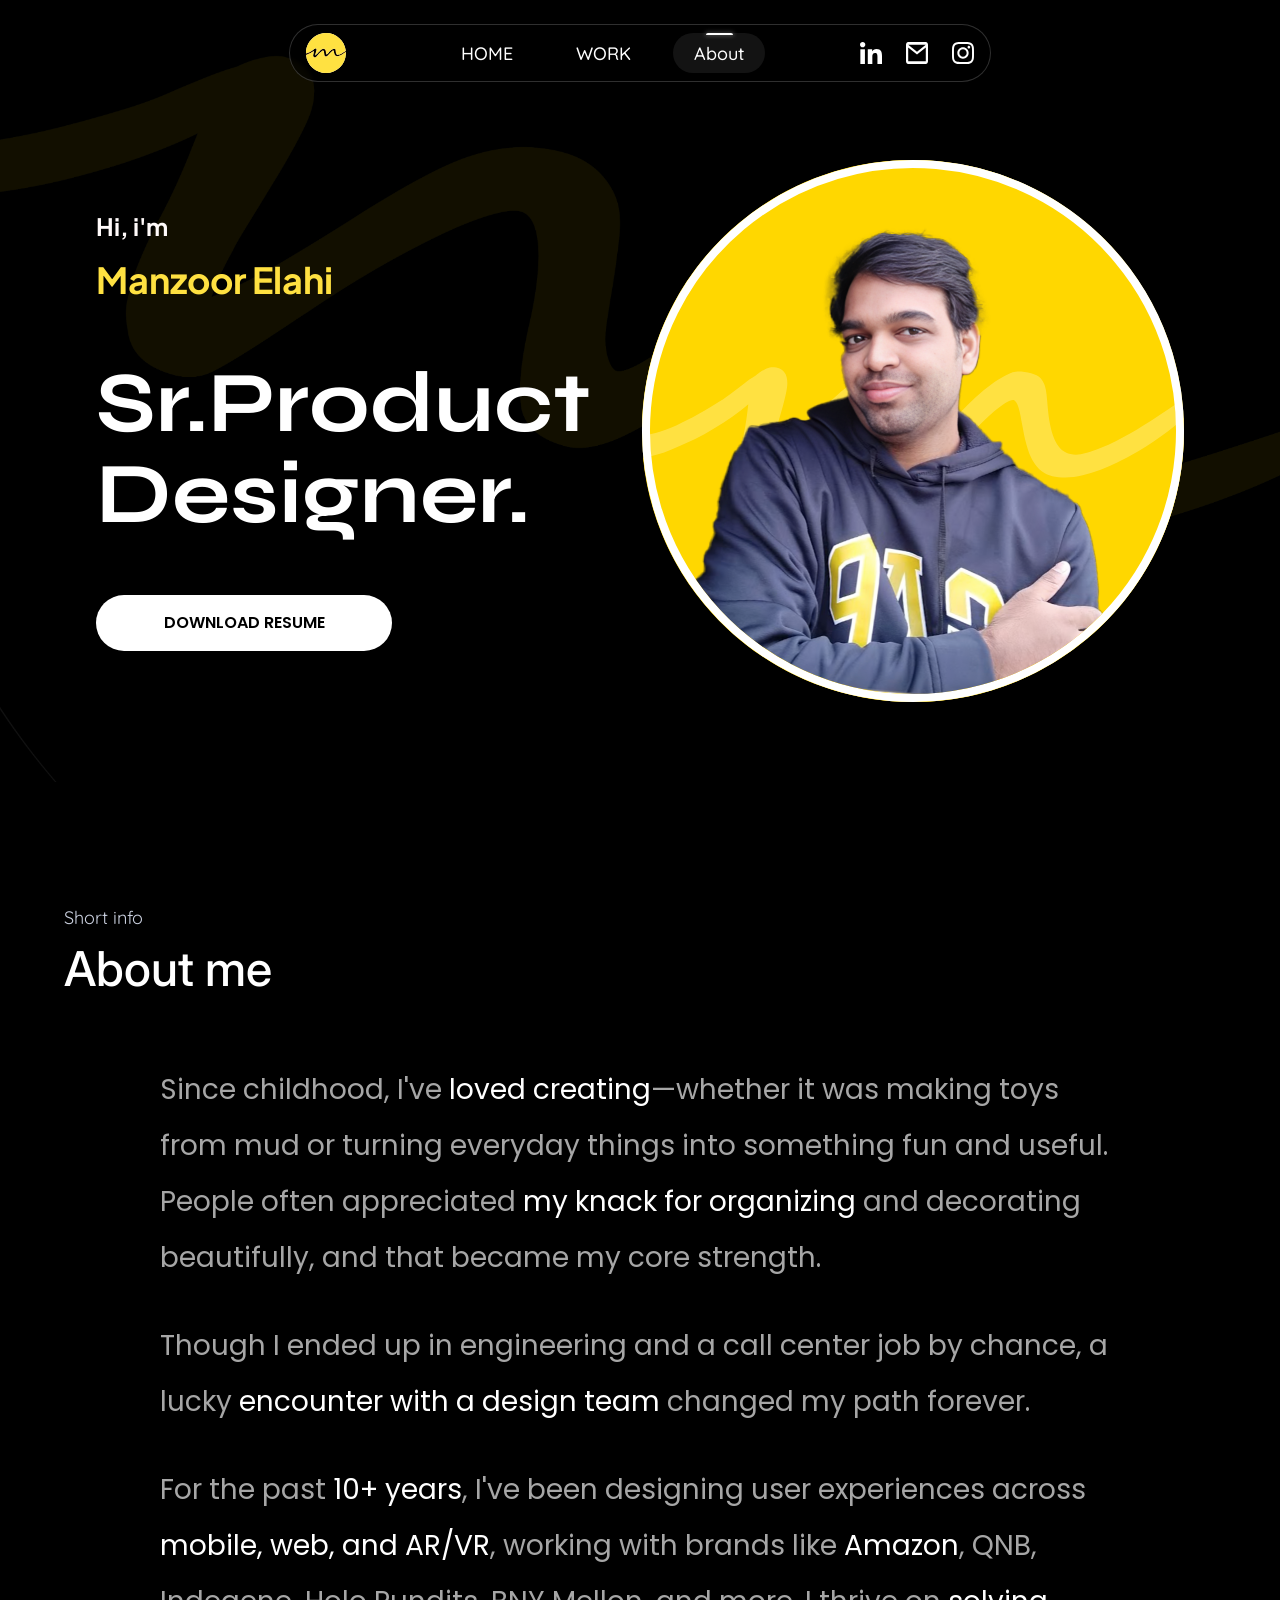
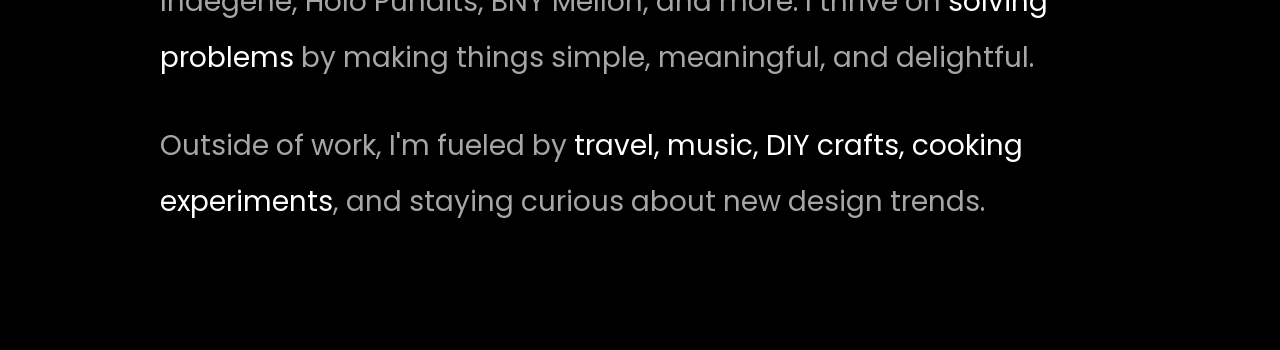
==== about.html @ 7ec1c6cd "Add About page (hero + About Me section); reuse header across pages via JS-loaded partial Co-Authore" ====
<!DOCTYPE html>
<html lang="en">
<head>
<meta charset="UTF-8">
<meta name="viewport" content="width=device-width, initial-scale=1.0">
<title>About — Manzoor Elahi</title>
<link rel="preconnect" href="https://fonts.googleapis.com">
<link rel="preconnect" href="https://fonts.gstatic.com" crossorigin>
<link href="https://fonts.googleapis.com/css2?family=Quicksand:wght@400;500;600;700&family=Syne:wght@600;700;800&family=Inter:wght@400;500;600&family=Poppins:wght@400;500;600&family=Plus+Jakarta+Sans:wght@400;500;700&display=swap" rel="stylesheet">
<link rel="stylesheet" href="css/style.css">
</head>
<body>

<div class="mobile-gate">
  <img src="assets/icons/logo.svg" alt="Manzoor Elahi logo" class="mobile-gate__logo">
  <p class="mobile-gate__title">Best viewed on desktop</p>
  <p class="mobile-gate__text">This portfolio is designed for larger screens. Please open it on a desktop or laptop for the full experience.</p>
</div>

<div class="site">
<div id="nav-placeholder" data-active="about"></div>

<main>
  <section class="about-hero">
    <img src="assets/images/about-bg-line.png" alt="" class="about-hero__bg">

    <div class="about-hero__text">
      <p class="about-hero__greeting">Hi, i'm</p>
      <p class="about-hero__name">Manzoor Elahi</p>
      <h1 class="about-hero__title">Sr.Product<br>Designer.</h1>
      <a href="assets/files/Manzoor-Elahi-Resume.pdf" download class="about-hero__resume-btn">
        DOWNLOAD RESUME
      </a>
    </div>

    <div class="about-hero__photo">
      <div class="about-hero__photo-bg"></div>
      <img src="assets/icons/about-photo-squiggle.svg" alt="" class="about-hero__photo-squiggle">
      <img src="assets/images/about-photo.png" alt="Manzoor Elahi" class="about-hero__photo-img">
    </div>
  </section>

  <section class="about-me">
    <div class="about-me__label">
      <p class="about-me__label-eyebrow">Short info</p>
      <h2 class="about-me__label-heading">About me</h2>
    </div>

    <div class="about-me__content">
      <p>Since childhood, I've <span class="hl">loved creating</span>—whether it was making toys from mud or turning everyday things into something fun and useful. People often appreciated <span class="hl">my knack for organizing</span> and decorating beautifully, and that became my core strength.</p>

      <p>Though I ended up in engineering and a call center job by chance, a lucky<span class="hl"> encounter with a design team</span> changed my path forever.</p>

      <p>For the past <span class="hl">10+ years</span>, I've been designing user experiences across <span class="hl">mobile, web, and AR/VR</span>, working with brands like <span class="hl">Amazon</span>, QNB, Indegene, Holo Pundits, BNY Mellon, and more. I thrive on <span class="hl">solving problems</span> by making things simple, meaningful, and delightful.</p>

      <p>Outside of work, I'm fueled by <span class="hl">travel, music, DIY crafts, cooking experiments</span>, and staying curious about new design trends.</p>
    </div>
  </section>
</main>
</div>

<script src="js/nav-loader.js"></script>
</body>
</html>
---- css/style.css ----
:root {
  --color-bg: #000000;
  --color-white: #ffffff;
  --color-accent: #ffe141;
  --color-subtext: #a6a6a6;
  --color-nav-bg: rgba(0, 0, 0, 0.6);
  --color-nav-border: rgba(234, 234, 234, 0.2);
  --font-display: 'Syne', sans-serif;
  --font-body: 'Quicksand', sans-serif;
  --font-alt: 'Inter', sans-serif;
  --font-poppins: 'Poppins', sans-serif;
  --font-jakarta: 'Plus Jakarta Sans', sans-serif;
}

* {
  box-sizing: border-box;
  margin: 0;
  padding: 0;
}

html {
  scroll-behavior: smooth;
}

body {
  background: var(--color-bg);
  color: var(--color-white);
  font-family: var(--font-body);
  overflow-x: hidden;
}

a {
  text-decoration: none;
  color: inherit;
}

img {
  display: block;
  max-width: 100%;
}

/* ---------- Nav ---------- */

.nav {
  position: fixed;
  top: 24px;
  left: 50%;
  transform: translateX(-50%);
  width: min(702px, calc(100% - 32px));
  height: 58px;
  z-index: 100;
}

.nav__inner {
  position: relative;
  height: 100%;
  display: flex;
  align-items: center;
  justify-content: space-between;
  padding: 0 16px;
  border-radius: 60px;
  border: 1px solid var(--color-nav-border);
  background: var(--color-nav-bg);
  backdrop-filter: blur(2px);
  -webkit-backdrop-filter: blur(2px);
}

.nav__logo img {
  width: 40px;
  height: 40px;
}

.nav__links {
  display: flex;
  align-items: center;
  gap: 24px;
}

.nav__link {
  position: relative;
  display: flex;
  flex-direction: column;
  align-items: center;
  width: 92px;
  height: 40px;
  justify-content: center;
  border-radius: 20px;
  font-family: var(--font-body);
  font-weight: 500;
  font-size: 18px;
  color: var(--color-white);
  transition: opacity 0.2s ease;
}

.nav__link:hover {
  opacity: 0.75;
}

.nav__link-bar {
  display: none;
  position: absolute;
  top: 0;
  width: 27px;
  height: 2px;
  border-radius: 20px 20px 0 0;
  background: var(--color-white);
  box-shadow: 0 0 4px 1px rgba(255, 255, 255, 0.25);
}

.nav__link--active .nav__link-bar {
  display: block;
}

.nav__link--active {
  background: rgba(96, 96, 96, 0.2);
  border-radius: 20px;
}

.nav__socials {
  display: flex;
  align-items: center;
  gap: 24px;
  flex-shrink: 0;
}

.nav__socials a {
  flex-shrink: 0;
}

.nav__socials img {
  width: 22px;
  height: 22px;
  flex-shrink: 0;
}

/* ---------- Hero ---------- */

.hero {
  display: flex;
  flex-direction: column;
  align-items: center;
  text-align: center;
  padding: 160px 24px 0;
  max-width: 1180px;
  margin: 0 auto;
}

.hero__title {
  font-family: var(--font-display);
  font-weight: 700;
  font-size: 86px;
  line-height: 1.05;
  color: var(--color-white);
}

.hero__title-accent {
  color: var(--color-accent);
}

.hero__avatar {
  width: 56px;
  height: 56px;
  padding: 4px;
  margin-top: 46px;
  background: #d9d9d9;
  border-radius: 28px 28px 8px 28px;
  display: flex;
  align-items: center;
  justify-content: center;
}

.hero__avatar img {
  width: 48px;
  height: 48px;
  border-radius: 50%;
  object-fit: cover;
}

.hero__subtext {
  margin-top: 26px;
  max-width: 1180px;
  font-family: var(--font-body);
  font-weight: 400;
  font-size: 24px;
  line-height: 32px;
  color: var(--color-subtext);
}

.hero__subtext-highlight {
  position: relative;
  padding: 0 4px;
}

.hero__subtext-highlight::before,
.hero__subtext-highlight::after {
  content: "";
  position: absolute;
  top: -8px;
  bottom: -8px;
  width: 9px;
  border: 1px solid var(--color-accent);
}

.hero__subtext-highlight::before {
  left: -4px;
  border-right: none;
}

.hero__subtext-highlight::after {
  right: -4px;
  border-left: none;
}

.magic-button {
  display: inline-flex;
  align-items: center;
  gap: 10px;
  margin-top: 60px;
  padding: 14px 37px;
  background: var(--color-white);
  color: #000000;
  border-radius: 24px;
  font-family: var(--font-body);
  font-weight: 600;
  font-size: 16px;
  white-space: nowrap;
  cursor: pointer;
  transition: transform 0.2s ease, box-shadow 0.2s ease, background 0.2s ease;
}

.magic-button:hover {
  transform: translateY(-3px) scale(1.03);
  box-shadow: 0 8px 24px rgba(255, 225, 65, 0.35);
  background: var(--color-accent);
}

.magic-button:active {
  transform: translateY(-1px) scale(0.97);
  box-shadow: 0 4px 12px rgba(255, 225, 65, 0.3);
}

.magic-button__icon {
  width: 16px;
  height: 16px;
}

/* ---------- Brands ---------- */

.brands {
  margin-top: 120px;
  padding: 0 24px;
  text-align: center;
}

.brands__label {
  font-family: var(--font-body);
  font-weight: 400;
  font-size: 20px;
  line-height: 32px;
  color: var(--color-white);
  margin-bottom: 40px;
}

.brands__row {
  display: flex;
  justify-content: center;
  align-items: center;
  gap: 40px;
  flex-wrap: wrap;
}

.brands__logo {
  width: 220px;
  height: 80px;
  border-radius: 12px;
  overflow: hidden;
  display: flex;
  align-items: center;
  justify-content: center;
}

.brands__logo img {
  width: auto;
  height: auto;
  max-width: 75%;
  max-height: 55%;
  object-fit: contain;
  object-position: center;
}

/* ---------- Skills ---------- */

.skills {
  position: relative;
  margin-top: 72px;
  padding-top: 48px;
  overflow: hidden;
}

.skills__watermark {
  font-family: var(--font-alt);
  font-weight: 600;
  font-size: 200px;
  line-height: 140px;
  color: transparent;
  text-align: center;
  white-space: nowrap;
  -webkit-text-stroke: 1.5px rgba(255, 255, 255, 0.16);
  margin-bottom: -60px;
}

.skills__grid {
  position: relative;
  z-index: 1;
  width: 1061px;
  max-width: calc(100% - 48px);
  margin: 0 auto;
  display: flex;
  flex-direction: column;
  gap: 106px;
}

.skills__row {
  position: relative;
  width: 100%;
}

.skills__row--1 { height: 72px; }
.skills__row--2 { height: 73px; }
.skills__row--3 { height: 92px; }

.skill {
  position: absolute;
}

.skill__box {
  background: #000000;
  border: 1px solid var(--color-accent);
  border-radius: 4px;
  height: 53px;
  display: flex;
  align-items: center;
  justify-content: center;
  padding: 7px 12px;
  font-family: var(--font-body);
  font-weight: 600;
  font-size: 30px;
  color: var(--color-white);
  white-space: nowrap;
}

.skill__box--dashed {
  border-style: dashed;
}

.skill__plain-text {
  font-family: var(--font-body);
  font-weight: 600;
  font-size: 30px;
  color: var(--color-white);
  white-space: nowrap;
}

.skill__plain-text--light {
  font-weight: 300;
}

/* UI/UX Design */
.skill--uiux {
  left: 0;
  top: 0;
  width: 216px;
  display: flex;
  flex-direction: column;
  gap: 9px;
}

.skill__mark {
  width: 38px;
  height: 10px;
}

/* Visual Design */
.skill--visual {
  left: 390px;
  top: 6px;
  display: flex;
  align-items: center;
  gap: 17px;
}

.skill__visual-icon {
  display: flex;
  flex-direction: column;
  gap: 4px;
}

.skill__visual-icon-box {
  width: 69px;
  height: 48px;
  border: 1px solid var(--color-accent);
  border-radius: 4px;
  background: #000000;
  display: block;
}

.skill__visual-icon-line {
  width: 69px;
  height: 1px;
  background: #d9d9d9;
  border: 1px solid var(--color-accent);
  border-radius: 4px;
  display: block;
}

.skill__stack-text {
  font-family: var(--font-body);
  font-weight: 600;
  font-size: 23.6px;
  line-height: normal;
  text-align: center;
  color: var(--color-white);
}

/* Interaction Design */
.skill--interaction {
  left: 744px;
  top: 12px;
  position: absolute;
}

.skill--interaction .skill__plain-text {
  position: relative;
  z-index: 1;
}

.skill__interaction-accent {
  position: absolute;
  left: 202px;
  top: 0;
  width: 26px;
  height: 48px;
  border: 1px solid var(--color-accent);
  border-radius: 2px;
  background: #000000;
}

/* Search */
.skill--search {
  left: 0;
  top: 8px;
  display: flex;
  align-items: center;
}

.skill__search-icon {
  position: relative;
  width: 56px;
  height: 56px;
  flex-shrink: 0;
}

.skill__search-icon img {
  width: 100%;
  height: 100%;
}

.skill__search-r {
  position: absolute;
  left: 15px;
  top: 4px;
  font-family: var(--font-body);
  font-weight: 500;
  font-size: 32px;
  color: var(--color-white);
}

.skill--search .skill__plain-text {
  margin-left: 8px;
}

/* Wire Framing */
.skill--wire {
  left: 388px;
  top: 4px;
  width: 188px;
  height: 64px;
}

.skill__wire-row {
  position: absolute;
  left: 4px;
  top: 4px;
  display: flex;
  align-items: center;
  gap: 12px;
}

.skill__wire-box {
  background: #000000;
  border: 1px solid var(--color-accent);
  opacity: 0.8;
  height: 56px;
  width: 107px;
  display: flex;
  align-items: center;
  justify-content: center;
  font-family: var(--font-body);
  font-weight: 600;
  font-size: 30px;
  color: var(--color-white);
}

.skill__wire-corner {
  position: absolute;
  width: 9px;
  height: 9px;
  border: 1px solid var(--color-accent);
  background: #000000;
}

.skill__wire-corner--tl { left: 0; top: 0; }
.skill__wire-corner--tr { left: 106px; top: 0; }
.skill__wire-corner--bl { left: 0; top: 55px; }
.skill__wire-corner--br { left: 106px; top: 55px; }

/* User Flow */
.skill--flow {
  left: 790px;
  top: 0;
  width: 191px;
  height: 73px;
}

.skill__flow-pill {
  position: absolute;
  display: flex;
  align-items: center;
  justify-content: center;
  background: #000000;
  border: 1px solid var(--color-accent);
  height: 35.66px;
  width: 77.92px;
  font-family: var(--font-body);
  font-weight: 500;
  font-size: 18px;
  color: var(--color-white);
}

.skill__flow-pill--user {
  left: 0;
  top: 0;
  border-radius: 96px;
}

.skill__flow-pill--flow {
  left: 112.75px;
  top: 0.63px;
  border-radius: 4px;
}

.skill__flow-arrow {
  position: absolute;
  left: 83.93px;
  top: 13.98px;
  width: 23.48px;
}

.skill__flow-oval {
  position: absolute;
  left: 73.25px;
  top: 53.58px;
  width: 41.63px;
  height: 19.05px;
  border-radius: 51.5px;
  border: 1px solid var(--color-accent);
  background: #000000;
}

.skill__flow-hook {
  position: absolute;
  top: 47.1px;
  width: 32px;
}

.skill__flow-hook--1 {
  left: 26.29px;
}

.skill__flow-hook--2 {
  left: 133.03px;
  transform: scaleY(-1) rotate(180deg);
}

/* Proto Typing */
.skill--proto {
  left: 388px;
  top: 0;
  width: 215px;
  height: 92px;
}

.skill--proto .skill__plain-text {
  position: absolute;
  left: 0;
  top: 34px;
}

.skill__proto-bracket {
  position: absolute;
  left: 49px;
  top: 0;
  width: 109px;
  height: 92px;
}

/* Design Systems */
.skill--design-systems {
  left: 0;
  top: 0;
  width: 293px;
  display: flex;
  flex-direction: column;
  gap: 12px;
}

.skill__tag {
  display: flex;
  align-items: center;
  gap: 4px;
}

.skill__tag-bullet {
  width: 11px;
  height: 11px;
}

.skill__tag-text {
  font-family: var(--font-body);
  font-weight: 500;
  font-size: 16px;
  color: var(--color-accent);
}

.skill--design-systems .skill__box {
  width: 100%;
  padding: 12px 24px;
}

/* Experience Design */
.skill--experience {
  left: 732px;
  top: 24px;
  display: flex;
  align-items: center;
  gap: 12px;
}

.skill__experience-icon {
  width: 56px;
  height: 56px;
  border-radius: 8px;
  object-fit: cover;
}

/* Hover reveal: black blurred shadow + lift on every bordered skill shape */
.skill__box,
.skill__visual-icon-box,
.skill__interaction-accent,
.skill__wire-box,
.skill__flow-pill,
.skill__flow-oval,
.skill__search-icon,
.skill__mark,
.skill__proto-bracket,
.skill__experience-icon {
  transition: box-shadow 0.25s ease, transform 0.25s ease;
}

.skill:hover .skill__box,
.skill:hover .skill__visual-icon-box,
.skill:hover .skill__interaction-accent,
.skill:hover .skill__wire-box,
.skill:hover .skill__flow-pill,
.skill:hover .skill__flow-oval,
.skill:hover .skill__search-icon,
.skill:hover .skill__proto-bracket,
.skill:hover .skill__experience-icon {
  box-shadow: 0 12px 28px rgba(0, 0, 0, 0.65), 0 0 18px rgba(255, 225, 65, 0.35);
  transform: translateY(-3px);
}

/* ---------- Works ---------- */

.works {
  position: relative;
  margin-top: 72px;
  padding: 48px 190px 0;
  overflow: hidden;
}

.works__watermark {
  font-family: var(--font-alt);
  font-weight: 600;
  font-size: 200px;
  line-height: 140px;
  color: transparent;
  text-align: center;
  white-space: nowrap;
  -webkit-text-stroke: 1.5px rgba(255, 255, 255, 0.16);
  margin-bottom: -20px;
  position: relative;
  z-index: 0;
}

.works__list {
  position: relative;
  z-index: 1;
  display: flex;
  flex-direction: column;
  gap: 120px;
  max-width: 1144px;
  margin: 0 auto;
}

.work-card {
  display: block;
  background: #141414;
  border: 1px solid rgba(234, 234, 234, 0.2);
  border-radius: 36px;
  padding: 20px;
  text-decoration: none;
  transition: border-color 0.2s ease, transform 0.2s ease;
}

.work-card:hover {
  border-color: rgba(255, 225, 65, 0.5);
  transform: translateY(-4px);
}

.work-card__media {
  position: relative;
  width: 100%;
  height: 500px;
  border-radius: 36px;
  border: 1px solid rgba(248, 248, 248, 0.2);
  overflow: hidden;
}

.work-card__media img {
  width: 100%;
  height: 100%;
  object-fit: cover;
  object-position: center;
}

.work-card__badge {
  position: absolute;
  display: inline-flex;
  align-items: center;
  gap: 8px;
  height: 40px;
  padding: 8px 16px;
  border-radius: 36px;
  font-family: var(--font-alt);
  font-weight: 500;
  font-size: 14px;
  color: var(--color-white);
  white-space: nowrap;
}

.work-card__badge--cta {
  top: 24px;
  right: 24px;
  background: #141414;
  padding: 8px 12px;
}

.work-card__badge--read {
  bottom: 24px;
  left: 24px;
  background: rgba(20, 20, 20, 0.5);
}

.work-card__badge-arrow {
  width: 24px;
  height: 24px;
  transform: rotate(90deg) scaleY(-1);
}

.work-card__footer {
  display: flex;
  align-items: center;
  justify-content: space-between;
  gap: 40px;
  padding-top: 20px;
}

.work-card__info {
  display: flex;
  flex-direction: column;
  gap: 12px;
  max-width: 693px;
}

.work-card__tags {
  display: flex;
  gap: 17px;
  flex-wrap: wrap;
  font-family: var(--font-alt);
  font-weight: 500;
  font-size: 14px;
  color: #21a8f2;
}

.work-card__title {
  font-family: var(--font-alt);
  font-weight: 500;
  font-size: 28px;
  line-height: normal;
  color: #727272;
}

.work-card__title strong {
  font-weight: 500;
  color: var(--color-white);
}

.work-card__stats {
  display: flex;
  align-items: center;
  gap: 24px;
  color: #a1a1a1;
  flex-shrink: 0;
}

.work-card__stat-value {
  font-family: var(--font-alt);
  font-weight: 500;
  font-size: 40px;
  color: #a1a1a1;
  margin-bottom: 5px;
}

.work-card__stat-value span {
  font-size: 24px;
}

.work-card__stat-label {
  font-family: var(--font-alt);
  font-weight: 400;
  font-size: 12px;
  white-space: nowrap;
  color: #a1a1a1;
}

/* ---------- Testimonials ---------- */

.testimonials {
  position: relative;
  margin-top: 120px;
  padding: 0 190px;
  overflow: hidden;
}

.testimonials__watermark {
  font-family: var(--font-alt);
  font-weight: 600;
  font-size: 120px;
  line-height: 140px;
  color: transparent;
  text-align: center;
  -webkit-text-stroke: 1.5px rgba(255, 255, 255, 0.16);
  margin-bottom: -40px;
  position: relative;
  z-index: 0;
}

.testimonials__list {
  position: relative;
  z-index: 1;
  display: flex;
  flex-direction: column;
  gap: 48px;
  max-width: 1144px;
  margin: 0 auto;
}

.testimonial {
  background: #141414;
  border: 1px solid rgba(234, 234, 234, 0.2);
  border-radius: 36px;
  padding: 24px;
}

.testimonial__quote {
  font-family: var(--font-alt);
  font-weight: 400;
  font-size: 24px;
  line-height: 35px;
  color: rgba(255, 255, 255, 0.55);
  margin-bottom: 24px;
}

.testimonial__author {
  font-family: var(--font-alt);
  font-weight: 600;
  font-size: 24px;
  line-height: 35px;
  color: var(--color-white);
}

.testimonial__role {
  font-family: var(--font-alt);
  font-weight: 400;
  font-size: 24px;
  line-height: 35px;
  color: rgba(255, 255, 255, 0.8);
}

/* ---------- CTA ---------- */

.cta {
  display: flex;
  flex-direction: column;
  align-items: center;
  gap: 64px;
  margin-top: 120px;
  padding: 0 24px;
  text-align: center;
}

.cta__title {
  font-family: var(--font-display);
  font-weight: 600;
  font-size: 80px;
  line-height: normal;
  color: var(--color-white);
}

.cta__title-accent {
  color: var(--color-accent);
}

.magic-button--connect {
  margin-top: 0;
}

.magic-button__icon--connect {
  width: 24px;
  height: 16px;
}

/* ---------- Footer ---------- */

.footer {
  max-width: 1312px;
  margin: 120px auto 0;
  padding: 0 24px 40px;
}

.footer__row {
  display: flex;
  flex-wrap: wrap;
  gap: 24px;
}

.footer__col {
  flex: 1 1 260px;
  position: relative;
  margin-top: 8px;
  padding-top: 36px;
  border-top: 1px solid #fffafa;
  display: flex;
  flex-direction: column;
  gap: 12px;
}

.footer__label {
  font-family: var(--font-alt);
  font-weight: 400;
  font-size: 18px;
  color: #fffafa;
}

.footer__handle {
  font-family: var(--font-alt);
  font-weight: 500;
  font-size: 14px;
  color: #959595;
  text-decoration: none;
  transition: color 0.2s ease;
}

.footer__handle:hover {
  color: var(--color-white);
}

.footer__icon-btn {
  position: absolute;
  top: 29px;
  right: 9px;
  width: 40px;
  height: 40px;
  border-radius: 20px;
  background: #484848;
  display: flex;
  align-items: center;
  justify-content: center;
}

.footer__icon-btn img {
  width: 20px;
  height: 20px;
}

.footer__icon-btn--behance {
  background: rgba(184, 184, 184, 0.32);
  font-family: var(--font-alt);
  font-weight: 700;
  font-size: 14px;
  color: #1c1c1c;
  text-decoration: none;
}

.footer__bottom {
  display: flex;
  justify-content: space-between;
  gap: 16px;
  flex-wrap: wrap;
  margin-top: 40px;
  padding-top: 24px;
  border-top: 1px solid rgba(255, 255, 255, 0.1);
  font-family: var(--font-alt);
  font-weight: 500;
  font-size: 14px;
  color: #959595;
}

/* ---------- About Hero ---------- */

.about-hero {
  position: relative;
  overflow: hidden;
  display: flex;
  align-items: center;
  justify-content: space-between;
  gap: 40px;
  max-width: 1440px;
  margin: 0 auto;
  padding: 160px 96px 80px;
}

.about-hero__bg {
  position: absolute;
  top: 0;
  left: 0;
  width: 100%;
  height: 100%;
  object-fit: cover;
  pointer-events: none;
  z-index: 0;
}

.about-hero__text {
  position: relative;
  z-index: 1;
  display: flex;
  flex-direction: column;
  align-items: flex-start;
}

.about-hero__greeting {
  font-family: var(--font-jakarta);
  font-weight: 700;
  font-size: 24px;
  color: #fffafa;
}

.about-hero__name {
  font-family: var(--font-jakarta);
  font-weight: 700;
  font-size: 36px;
  color: var(--color-accent);
  margin-top: 16px;
}

.about-hero__title {
  font-family: var(--font-display);
  font-weight: 700;
  font-size: 86px;
  line-height: 1.05;
  color: var(--color-white);
  margin-top: 56px;
}

.about-hero__resume-btn {
  display: inline-flex;
  align-items: center;
  justify-content: center;
  width: 296px;
  height: 56px;
  margin-top: 56px;
  background: var(--color-white);
  color: #000000;
  border-radius: 28px;
  font-family: var(--font-poppins);
  font-weight: 600;
  font-size: 16px;
  text-decoration: none;
  cursor: pointer;
  transition: transform 0.2s ease, box-shadow 0.2s ease, background 0.2s ease;
}

.about-hero__resume-btn:hover {
  transform: translateY(-3px) scale(1.03);
  box-shadow: 0 8px 24px rgba(255, 225, 65, 0.35);
  background: var(--color-accent);
}

.about-hero__resume-btn:active {
  transform: translateY(-1px) scale(0.97);
  box-shadow: 0 4px 12px rgba(255, 225, 65, 0.3);
}

.about-hero__photo {
  position: relative;
  z-index: 1;
  width: 542px;
  height: 542px;
  flex-shrink: 0;
}

.about-hero__photo-bg {
  position: absolute;
  inset: 0;
  border-radius: 50%;
  background: var(--color-accent);
}

.about-hero__photo-squiggle {
  position: absolute;
  inset: 0;
  width: 100%;
  height: 100%;
  z-index: 1;
  pointer-events: none;
}

.about-hero__photo-img {
  position: absolute;
  inset: 0;
  width: 100%;
  height: 100%;
  box-sizing: border-box;
  border: 8px solid var(--color-white);
  border-radius: 50%;
  object-fit: cover;
  transform: rotate(5deg);
  z-index: 2;
}

/* ---------- About Me ---------- */

.about-me {
  margin-top: 120px;
  padding-bottom: 120px;
}

.about-me__label {
  max-width: 632px;
  margin: 0 0 64px 64px;
  display: flex;
  flex-direction: column;
  gap: 5px;
}

.about-me__label-eyebrow {
  font-family: var(--font-body);
  font-weight: 400;
  font-size: 18px;
  line-height: 32px;
  color: #ccd2e1;
}

.about-me__label-heading {
  font-family: var(--font-alt);
  font-weight: 500;
  font-size: 48px;
  color: var(--color-white);
}

.about-me__content {
  max-width: 960px;
  margin: 0 auto;
  display: flex;
  flex-direction: column;
  gap: 32px;
}

.about-me__content p {
  font-family: var(--font-poppins);
  font-weight: 400;
  font-size: 28px;
  line-height: 56px;
  color: var(--color-subtext);
}

.about-me__content .hl {
  color: var(--color-white);
}

/* ---------- Responsive ---------- */

@media (max-width: 900px) {
  .hero__title {
    font-size: 56px;
  }

  .hero__subtext {
    font-size: 18px;
    line-height: 26px;
  }
}

/* ---------- Desktop-only gate ---------- */
/* This design is built for desktop/laptop screens only. Below the
   breakpoint we show a message instead of a broken layout. */

.mobile-gate {
  display: none;
}

@media (max-width: 768px) {
  .site {
    display: none;
  }

  .mobile-gate {
    display: flex;
    flex-direction: column;
    align-items: center;
    justify-content: center;
    gap: 20px;
    min-height: 100vh;
    padding: 32px;
    text-align: center;
  }

  .mobile-gate__logo {
    width: 56px;
    height: 56px;
  }

  .mobile-gate__title {
    font-family: var(--font-display);
    font-weight: 700;
    font-size: 24px;
    color: var(--color-white);
  }

  .mobile-gate__text {
    font-family: var(--font-body);
    font-size: 16px;
    line-height: 24px;
    color: var(--color-subtext);
    max-width: 320px;
  }
}
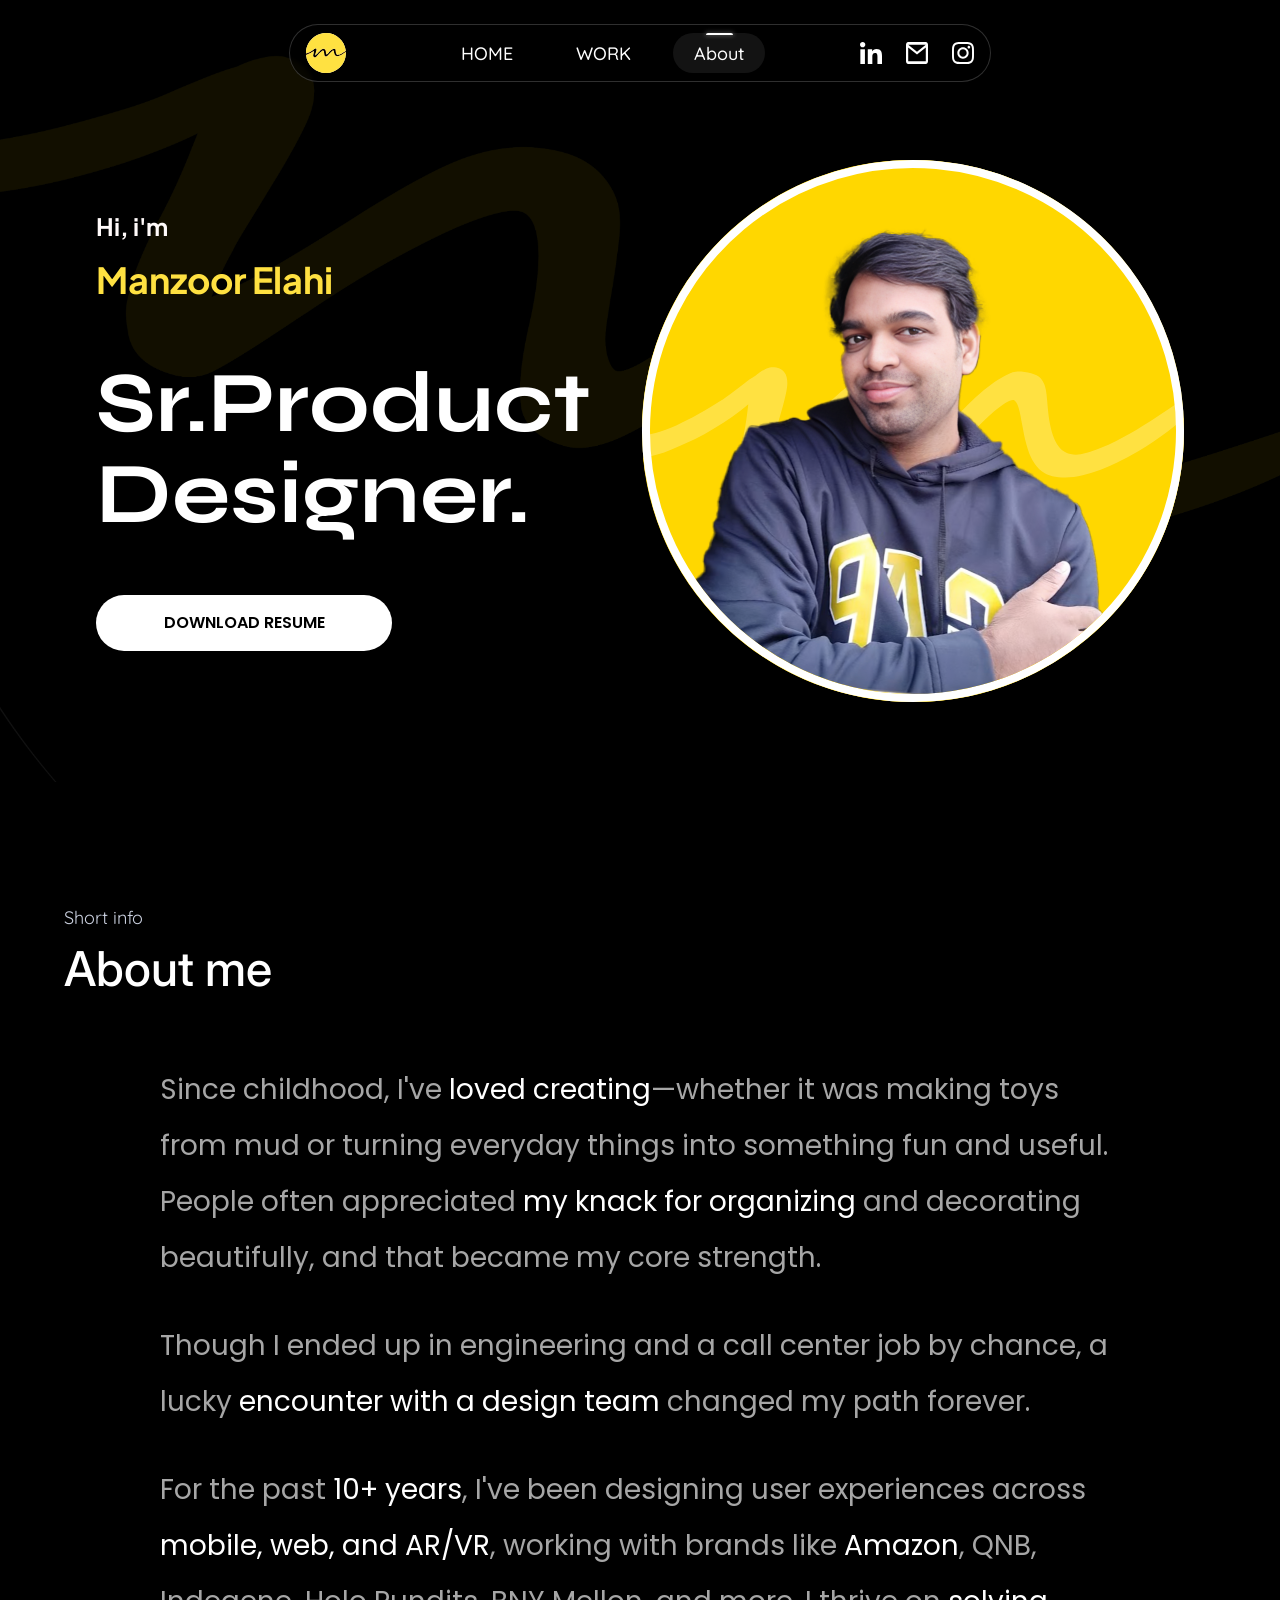
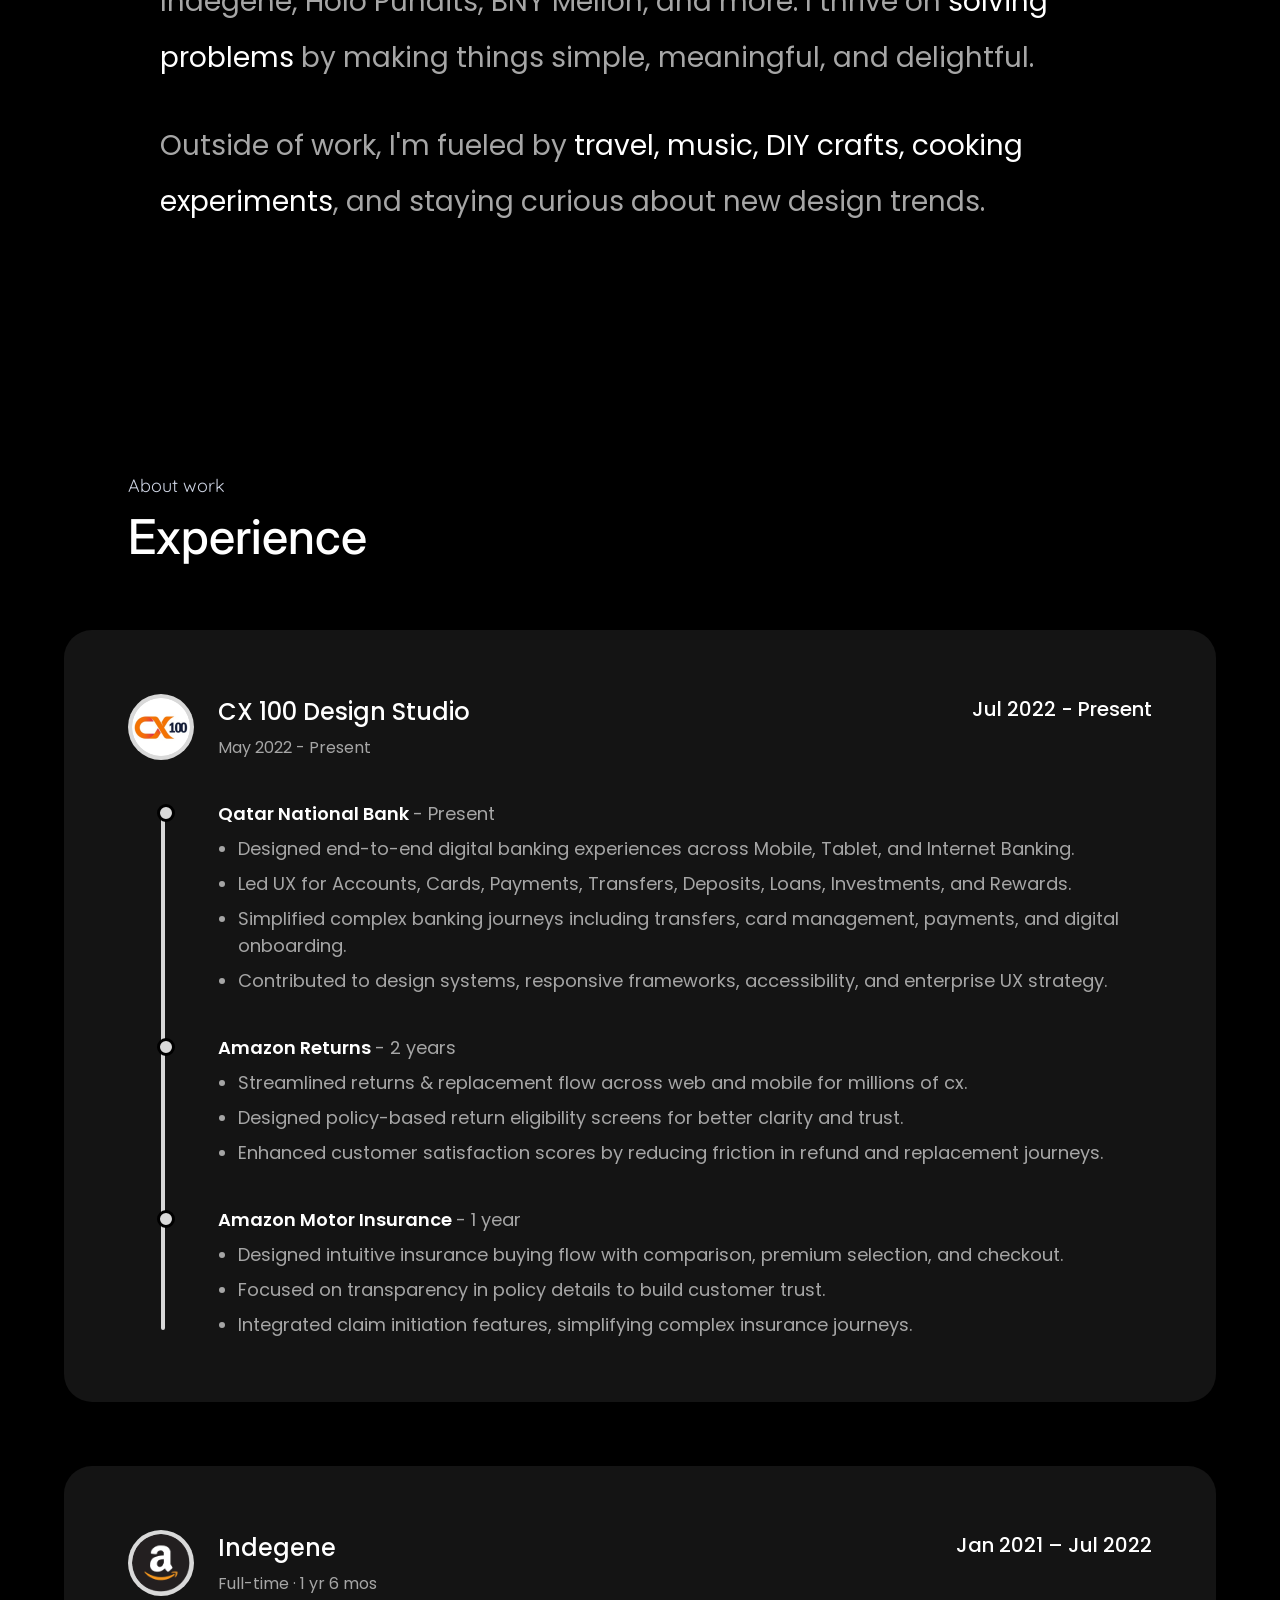
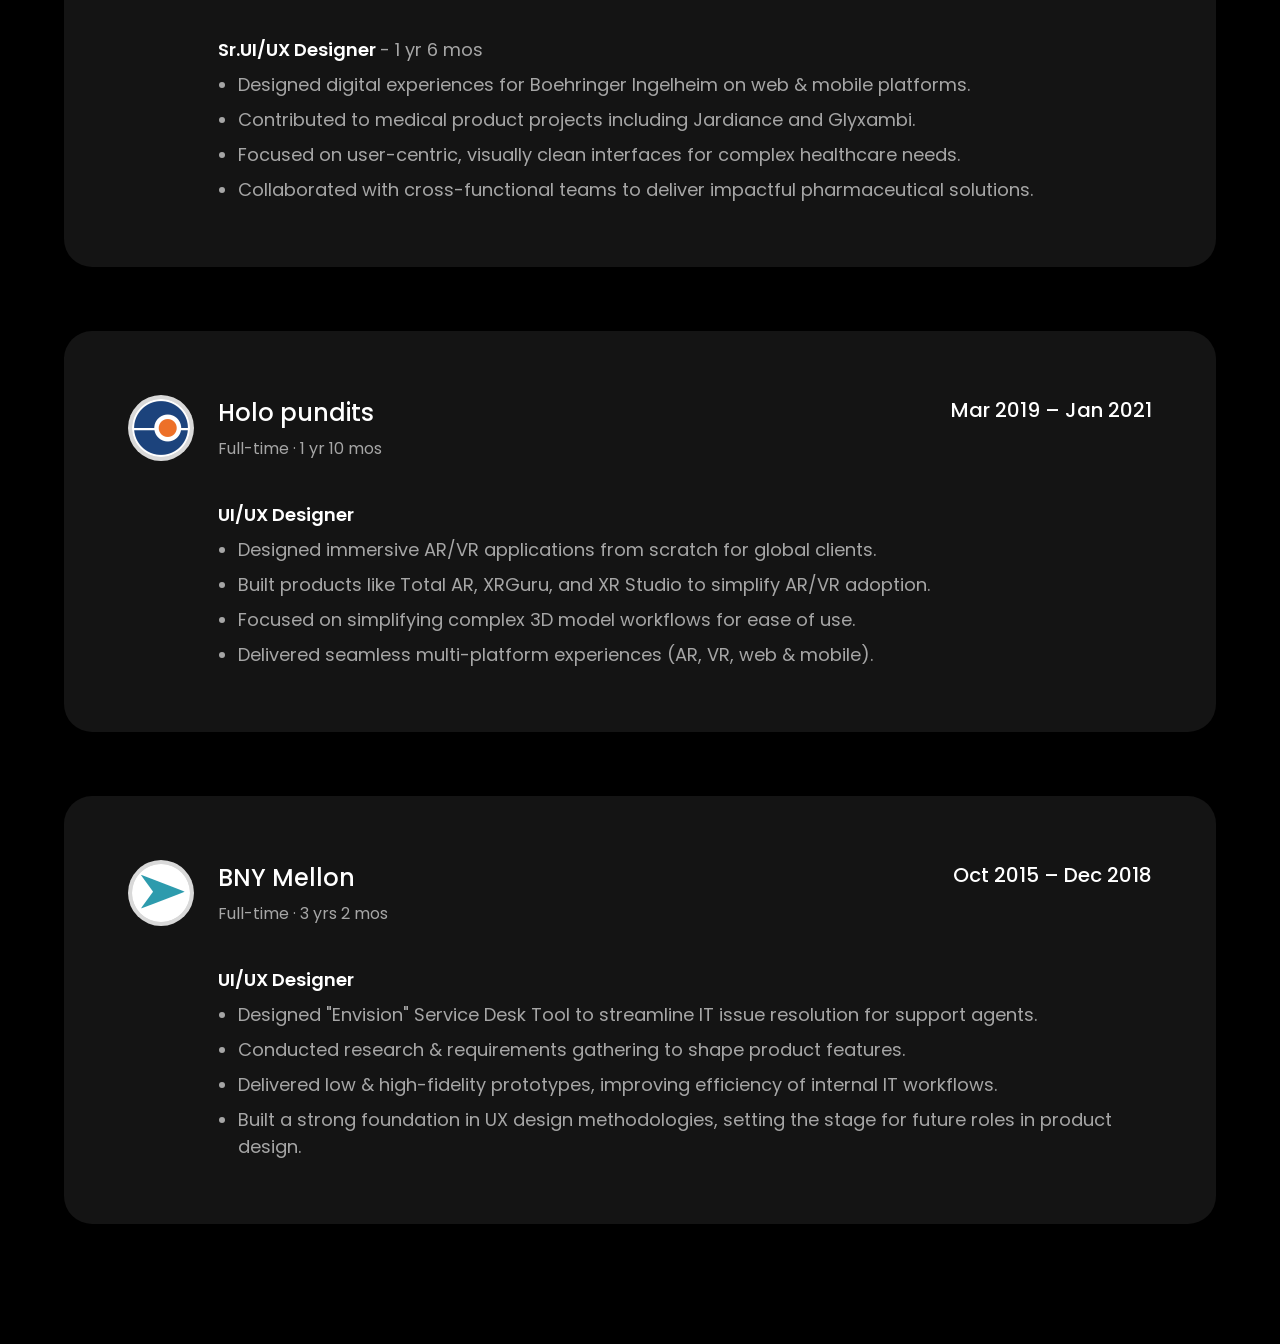
==== commit 8877e21c: "Add Experience section to About page: 4 company cards with timeline connector for multi-role card Co" ====
--- a/about.html
+++ b/about.html
@@ -18,7 +18,40 @@
 </div>
 
 <div class="site">
-<div id="nav-placeholder" data-active="about"></div>
+<header class="nav">
+  <div class="nav__inner">
+    <a href="index.html#home" class="nav__logo">
+      <img src="assets/icons/logo.svg" alt="Manzoor Elahi logo">
+    </a>
+
+    <nav class="nav__links">
+      <a href="index.html#home" class="nav__link" data-nav="home">
+        <span class="nav__link-bar"></span>
+        HOME
+      </a>
+      <a href="index.html#work" class="nav__link" data-nav="work">
+        <span class="nav__link-bar"></span>
+        WORK
+      </a>
+      <a href="about.html" class="nav__link nav__link--active" data-nav="about">
+        <span class="nav__link-bar"></span>
+        About
+      </a>
+    </nav>
+
+    <div class="nav__socials">
+      <a href="https://www.linkedin.com/in/manzoorelahiks" target="_blank" rel="noopener" aria-label="LinkedIn">
+        <img src="assets/icons/linkedin.svg" alt="">
+      </a>
+      <a href="mailto:manzoor.ksm@gmail.com" target="_blank" rel="noopener" aria-label="Email">
+        <img src="assets/icons/mail.svg" alt="">
+      </a>
+      <a href="https://www.instagram.com/manzoor.designs/" target="_blank" rel="noopener" aria-label="Instagram">
+        <img src="assets/icons/instagram.svg" alt="">
+      </a>
+    </div>
+  </div>
+</header>
 
 <main>
   <section class="about-hero">
@@ -41,9 +74,9 @@
   </section>
 
   <section class="about-me">
-    <div class="about-me__label">
-      <p class="about-me__label-eyebrow">Short info</p>
-      <h2 class="about-me__label-heading">About me</h2>
+    <div class="section-label">
+      <p class="section-label__eyebrow">Short info</p>
+      <h2 class="section-label__heading">About me</h2>
     </div>
 
     <div class="about-me__content">
@@ -54,11 +87,161 @@
       <p>For the past <span class="hl">10+ years</span>, I've been designing user experiences across <span class="hl">mobile, web, and AR/VR</span>, working with brands like <span class="hl">Amazon</span>, QNB, Indegene, Holo Pundits, BNY Mellon, and more. I thrive on <span class="hl">solving problems</span> by making things simple, meaningful, and delightful.</p>
 
       <p>Outside of work, I'm fueled by <span class="hl">travel, music, DIY crafts, cooking experiments</span>, and staying curious about new design trends.</p>
+    </div>
+  </section>
+
+  <section class="experience">
+    <div class="section-label">
+      <p class="section-label__eyebrow">About work</p>
+      <h2 class="section-label__heading">Experience</h2>
+    </div>
+
+    <div class="exp-list">
+      <div class="exp-card exp-card--timeline">
+        <div class="exp-card__header">
+          <div class="exp-card__company">
+            <div class="exp-card__avatar">
+              <img src="assets/images/exp-qnb.png" alt="CX 100 Design Studio">
+            </div>
+            <div class="exp-card__company-info">
+              <p class="exp-card__company-name">CX 100 Design Studio</p>
+              <p class="exp-card__company-meta">May 2022 - Present</p>
+            </div>
+          </div>
+          <p class="exp-card__date">Jul 2022 - Present</p>
+        </div>
+
+        <div class="exp-card__roles">
+          <div class="exp-role">
+            <div class="exp-role__title-row">
+              <span class="exp-role__title">Qatar National Bank</span>
+              <span class="exp-role__duration">- Present</span>
+            </div>
+            <ul class="exp-role__bullets">
+              <li>Designed end-to-end digital banking experiences across Mobile, Tablet, and Internet Banking.</li>
+              <li>Led UX for Accounts, Cards, Payments, Transfers, Deposits, Loans, Investments, and Rewards.</li>
+              <li>Simplified complex banking journeys including transfers, card management, payments, and digital onboarding.</li>
+              <li>Contributed to design systems, responsive frameworks, accessibility, and enterprise UX strategy.</li>
+            </ul>
+          </div>
+
+          <div class="exp-role">
+            <div class="exp-role__title-row">
+              <span class="exp-role__title">Amazon Returns</span>
+              <span class="exp-role__duration">- 2 years</span>
+            </div>
+            <ul class="exp-role__bullets">
+              <li>Streamlined returns &amp; replacement flow across web and mobile for millions of cx.</li>
+              <li>Designed policy-based return eligibility screens for better clarity and trust.</li>
+              <li>Enhanced customer satisfaction scores by reducing friction in refund and replacement journeys.</li>
+            </ul>
+          </div>
+
+          <div class="exp-role">
+            <div class="exp-role__title-row">
+              <span class="exp-role__title">Amazon Motor Insurance</span>
+              <span class="exp-role__duration">- 1 year</span>
+            </div>
+            <ul class="exp-role__bullets">
+              <li>Designed intuitive insurance buying flow with comparison, premium selection, and checkout.</li>
+              <li>Focused on transparency in policy details to build customer trust.</li>
+              <li>Integrated claim initiation features, simplifying complex insurance journeys.</li>
+            </ul>
+          </div>
+        </div>
+      </div>
+
+      <div class="exp-card">
+        <div class="exp-card__header">
+          <div class="exp-card__company">
+            <div class="exp-card__avatar">
+              <img src="assets/images/exp-indegene.png" alt="Indegene">
+            </div>
+            <div class="exp-card__company-info">
+              <p class="exp-card__company-name">Indegene</p>
+              <p class="exp-card__company-meta">Full-time · 1 yr 6 mos</p>
+            </div>
+          </div>
+          <p class="exp-card__date">Jan 2021 – Jul 2022</p>
+        </div>
+
+        <div class="exp-card__roles">
+          <div class="exp-role">
+            <div class="exp-role__title-row">
+              <span class="exp-role__title">Sr.UI/UX Designer</span>
+              <span class="exp-role__duration">- 1 yr 6 mos</span>
+            </div>
+            <ul class="exp-role__bullets">
+              <li>Designed digital experiences for Boehringer Ingelheim on web &amp; mobile platforms.</li>
+              <li>Contributed to medical product projects including Jardiance and Glyxambi.</li>
+              <li>Focused on user-centric, visually clean interfaces for complex healthcare needs.</li>
+              <li>Collaborated with cross-functional teams to deliver impactful pharmaceutical solutions.</li>
+            </ul>
+          </div>
+        </div>
+      </div>
+
+      <div class="exp-card">
+        <div class="exp-card__header">
+          <div class="exp-card__company">
+            <div class="exp-card__avatar">
+              <img src="assets/images/exp-holopundits.png" alt="HoloPundits">
+            </div>
+            <div class="exp-card__company-info">
+              <p class="exp-card__company-name">Holo pundits</p>
+              <p class="exp-card__company-meta">Full-time · 1 yr 10 mos</p>
+            </div>
+          </div>
+          <p class="exp-card__date">Mar 2019 – Jan 2021</p>
+        </div>
+
+        <div class="exp-card__roles">
+          <div class="exp-role">
+            <div class="exp-role__title-row">
+              <span class="exp-role__title">UI/UX Designer</span>
+            </div>
+            <ul class="exp-role__bullets">
+              <li>Designed immersive AR/VR applications from scratch for global clients.</li>
+              <li>Built products like Total AR, XRGuru, and XR Studio to simplify AR/VR adoption.</li>
+              <li>Focused on simplifying complex 3D model workflows for ease of use.</li>
+              <li>Delivered seamless multi-platform experiences (AR, VR, web &amp; mobile).</li>
+            </ul>
+          </div>
+        </div>
+      </div>
+
+      <div class="exp-card">
+        <div class="exp-card__header">
+          <div class="exp-card__company">
+            <div class="exp-card__avatar">
+              <img src="assets/images/exp-bnymellon.png" alt="BNY Mellon">
+            </div>
+            <div class="exp-card__company-info">
+              <p class="exp-card__company-name">BNY Mellon</p>
+              <p class="exp-card__company-meta">Full-time · 3 yrs 2 mos</p>
+            </div>
+          </div>
+          <p class="exp-card__date">Oct 2015 – Dec 2018</p>
+        </div>
+
+        <div class="exp-card__roles">
+          <div class="exp-role">
+            <div class="exp-role__title-row">
+              <span class="exp-role__title">UI/UX Designer</span>
+            </div>
+            <ul class="exp-role__bullets">
+              <li>Designed "Envision" Service Desk Tool to streamline IT issue resolution for support agents.</li>
+              <li>Conducted research &amp; requirements gathering to shape product features.</li>
+              <li>Delivered low &amp; high-fidelity prototypes, improving efficiency of internal IT workflows.</li>
+              <li>Built a strong foundation in UX design methodologies, setting the stage for future roles in product design.</li>
+            </ul>
+          </div>
+        </div>
+      </div>
     </div>
   </section>
 </main>
 </div>
 
-<script src="js/nav-loader.js"></script>
 </body>
 </html>
--- a/css/style.css
+++ b/css/style.css
@@ -1167,7 +1167,7 @@
   padding-bottom: 120px;
 }
 
-.about-me__label {
+.section-label {
   max-width: 632px;
   margin: 0 0 64px 64px;
   display: flex;
@@ -1175,7 +1175,7 @@
   gap: 5px;
 }
 
-.about-me__label-eyebrow {
+.section-label__eyebrow {
   font-family: var(--font-body);
   font-weight: 400;
   font-size: 18px;
@@ -1183,7 +1183,7 @@
   color: #ccd2e1;
 }
 
-.about-me__label-heading {
+.section-label__heading {
   font-family: var(--font-alt);
   font-weight: 500;
   font-size: 48px;
@@ -1208,6 +1208,163 @@
 
 .about-me__content .hl {
   color: var(--color-white);
+}
+
+/* ---------- Experience ---------- */
+
+.experience {
+  margin-top: 120px;
+  padding: 0 64px 120px;
+}
+
+.exp-list {
+  display: flex;
+  flex-direction: column;
+  gap: 64px;
+  max-width: 1312px;
+  margin: 0 auto;
+}
+
+.exp-card {
+  background: #141414;
+  border-radius: 28px;
+  padding: 64px;
+}
+
+.exp-card__header {
+  display: flex;
+  align-items: flex-start;
+  justify-content: space-between;
+  gap: 24px;
+}
+
+.exp-card__company {
+  display: flex;
+  align-items: flex-start;
+  gap: 24px;
+}
+
+.exp-card__avatar {
+  width: 66px;
+  height: 66px;
+  border-radius: 50%;
+  background: #d9d9d9;
+  padding: 4px;
+  box-sizing: border-box;
+  flex-shrink: 0;
+}
+
+.exp-card__avatar img {
+  width: 100%;
+  height: 100%;
+  border-radius: 50%;
+  object-fit: cover;
+}
+
+.exp-card__company-info {
+  display: flex;
+  flex-direction: column;
+  gap: 6px;
+}
+
+.exp-card__company-name {
+  font-family: var(--font-poppins);
+  font-weight: 500;
+  font-size: 24px;
+  color: var(--color-white);
+}
+
+.exp-card__company-meta {
+  font-family: var(--font-poppins);
+  font-weight: 400;
+  font-size: 16px;
+  color: #a6a6a6;
+}
+
+.exp-card__date {
+  font-family: var(--font-poppins);
+  font-weight: 500;
+  font-size: 20px;
+  color: var(--color-white);
+  white-space: nowrap;
+}
+
+.exp-card__roles {
+  display: flex;
+  flex-direction: column;
+  gap: 40px;
+  margin-top: 40px;
+  margin-left: 90px;
+}
+
+.exp-role {
+  position: relative;
+}
+
+.exp-role__title-row {
+  display: flex;
+  align-items: center;
+  gap: 4px;
+  flex-wrap: wrap;
+}
+
+.exp-role__title {
+  font-family: var(--font-poppins);
+  font-weight: 600;
+  font-size: 18px;
+  color: var(--color-white);
+}
+
+.exp-role__duration {
+  font-family: var(--font-poppins);
+  font-weight: 400;
+  font-size: 18px;
+  color: #a6a6a6;
+}
+
+.exp-role__bullets {
+  list-style: disc;
+  padding-left: 20px;
+  margin-top: 8px;
+  display: flex;
+  flex-direction: column;
+  gap: 8px;
+}
+
+.exp-role__bullets li {
+  font-family: var(--font-poppins);
+  font-weight: 400;
+  font-size: 18px;
+  line-height: normal;
+  color: #a6a6a6;
+}
+
+/* Timeline connector for the multi-role card */
+.exp-card--timeline .exp-card__roles {
+  position: relative;
+}
+
+.exp-card--timeline .exp-card__roles::before {
+  content: "";
+  position: absolute;
+  left: -57px;
+  top: 8px;
+  bottom: 8px;
+  width: 4px;
+  background: #d9d9d9;
+  border-radius: 14px;
+}
+
+.exp-card--timeline .exp-role::before {
+  content: "";
+  position: absolute;
+  left: -61px;
+  top: 4px;
+  width: 12px;
+  height: 12px;
+  border-radius: 50%;
+  background: #d9d9d9;
+  border: 3px solid #000000;
 }
 
 /* ---------- Responsive ---------- */
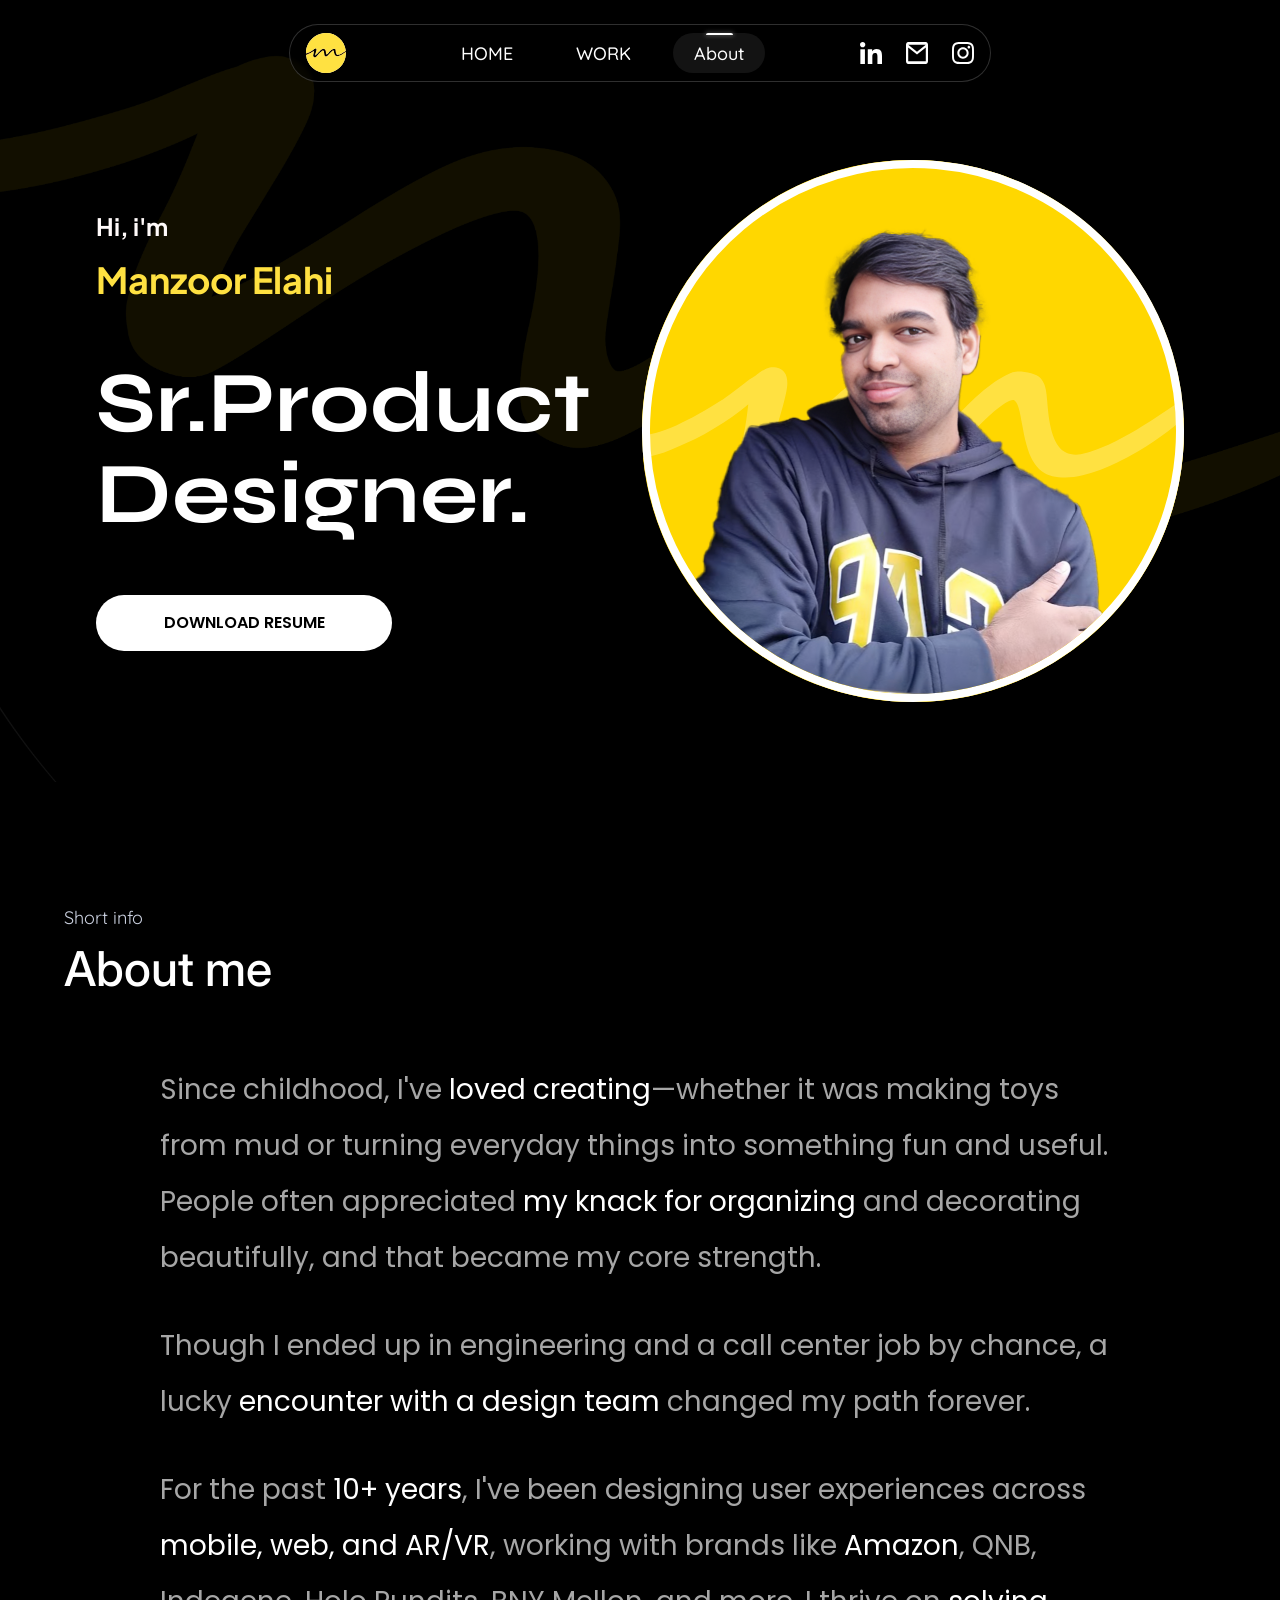
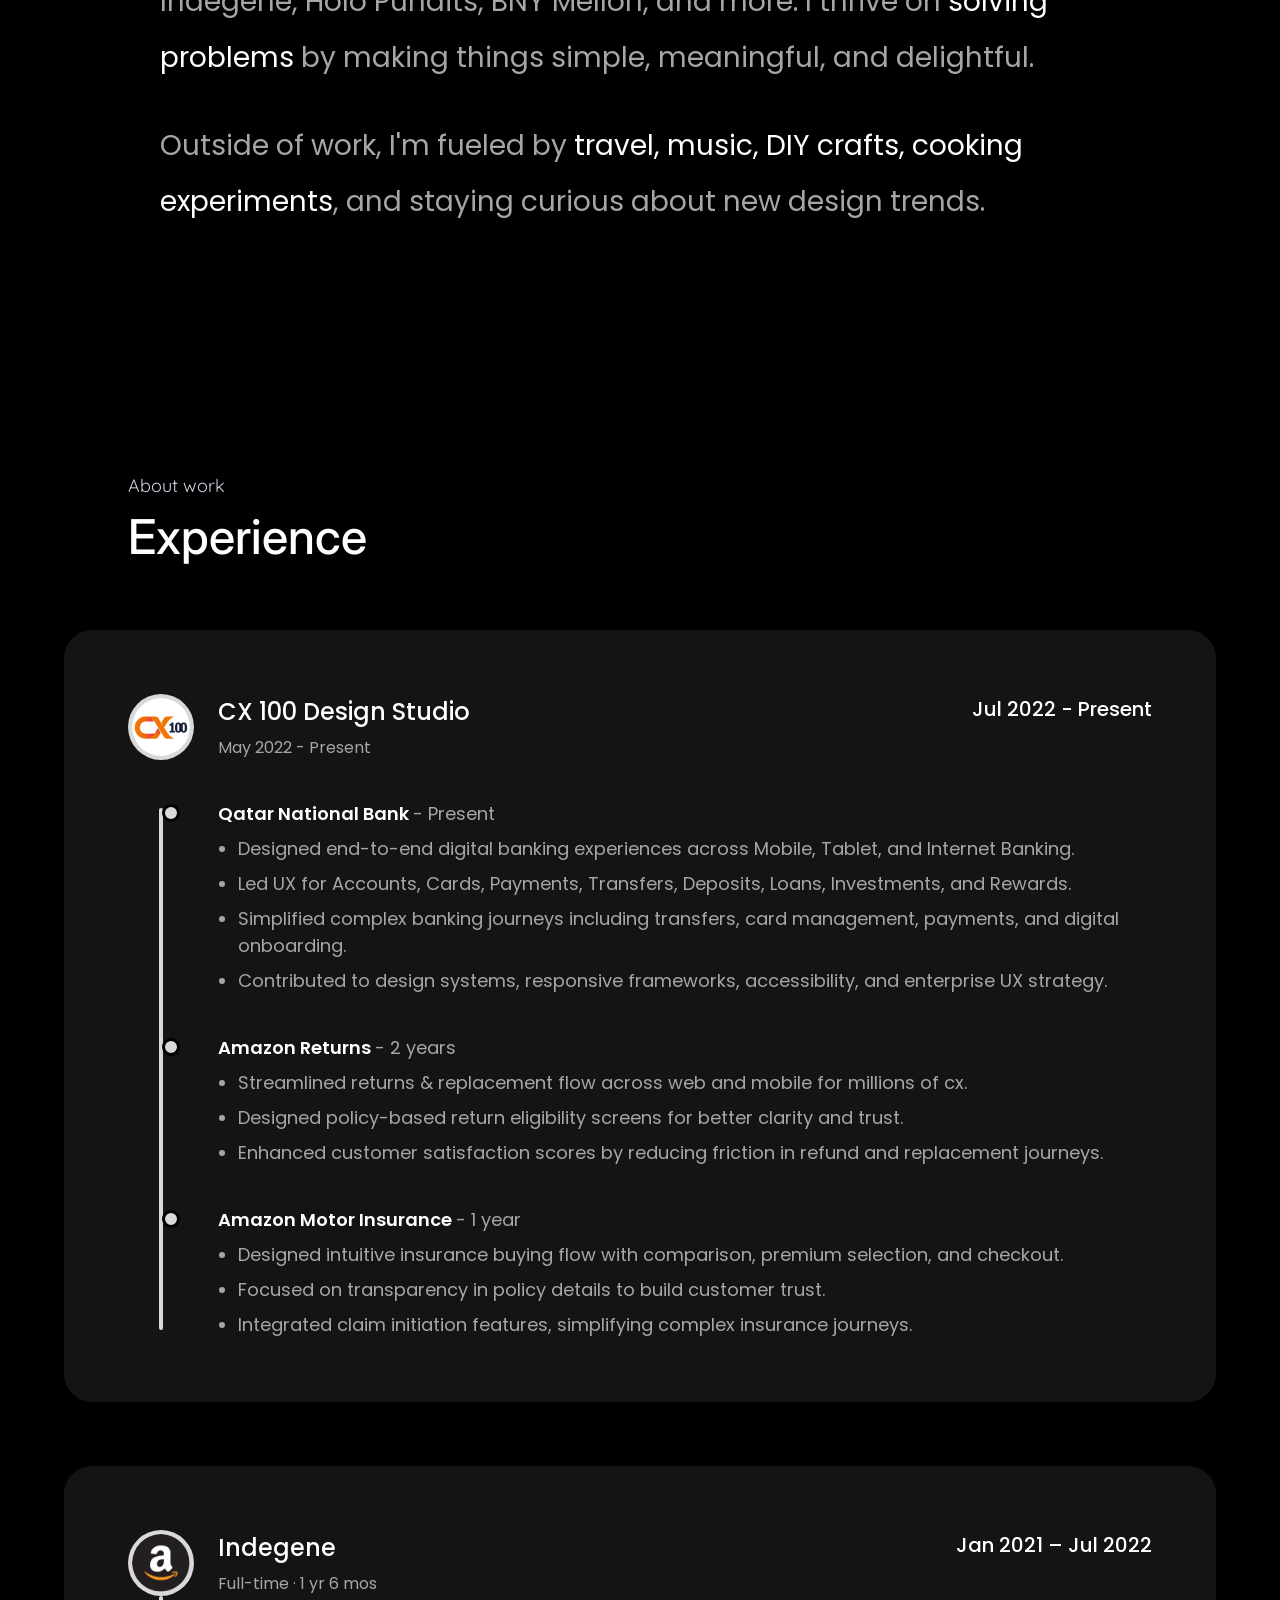
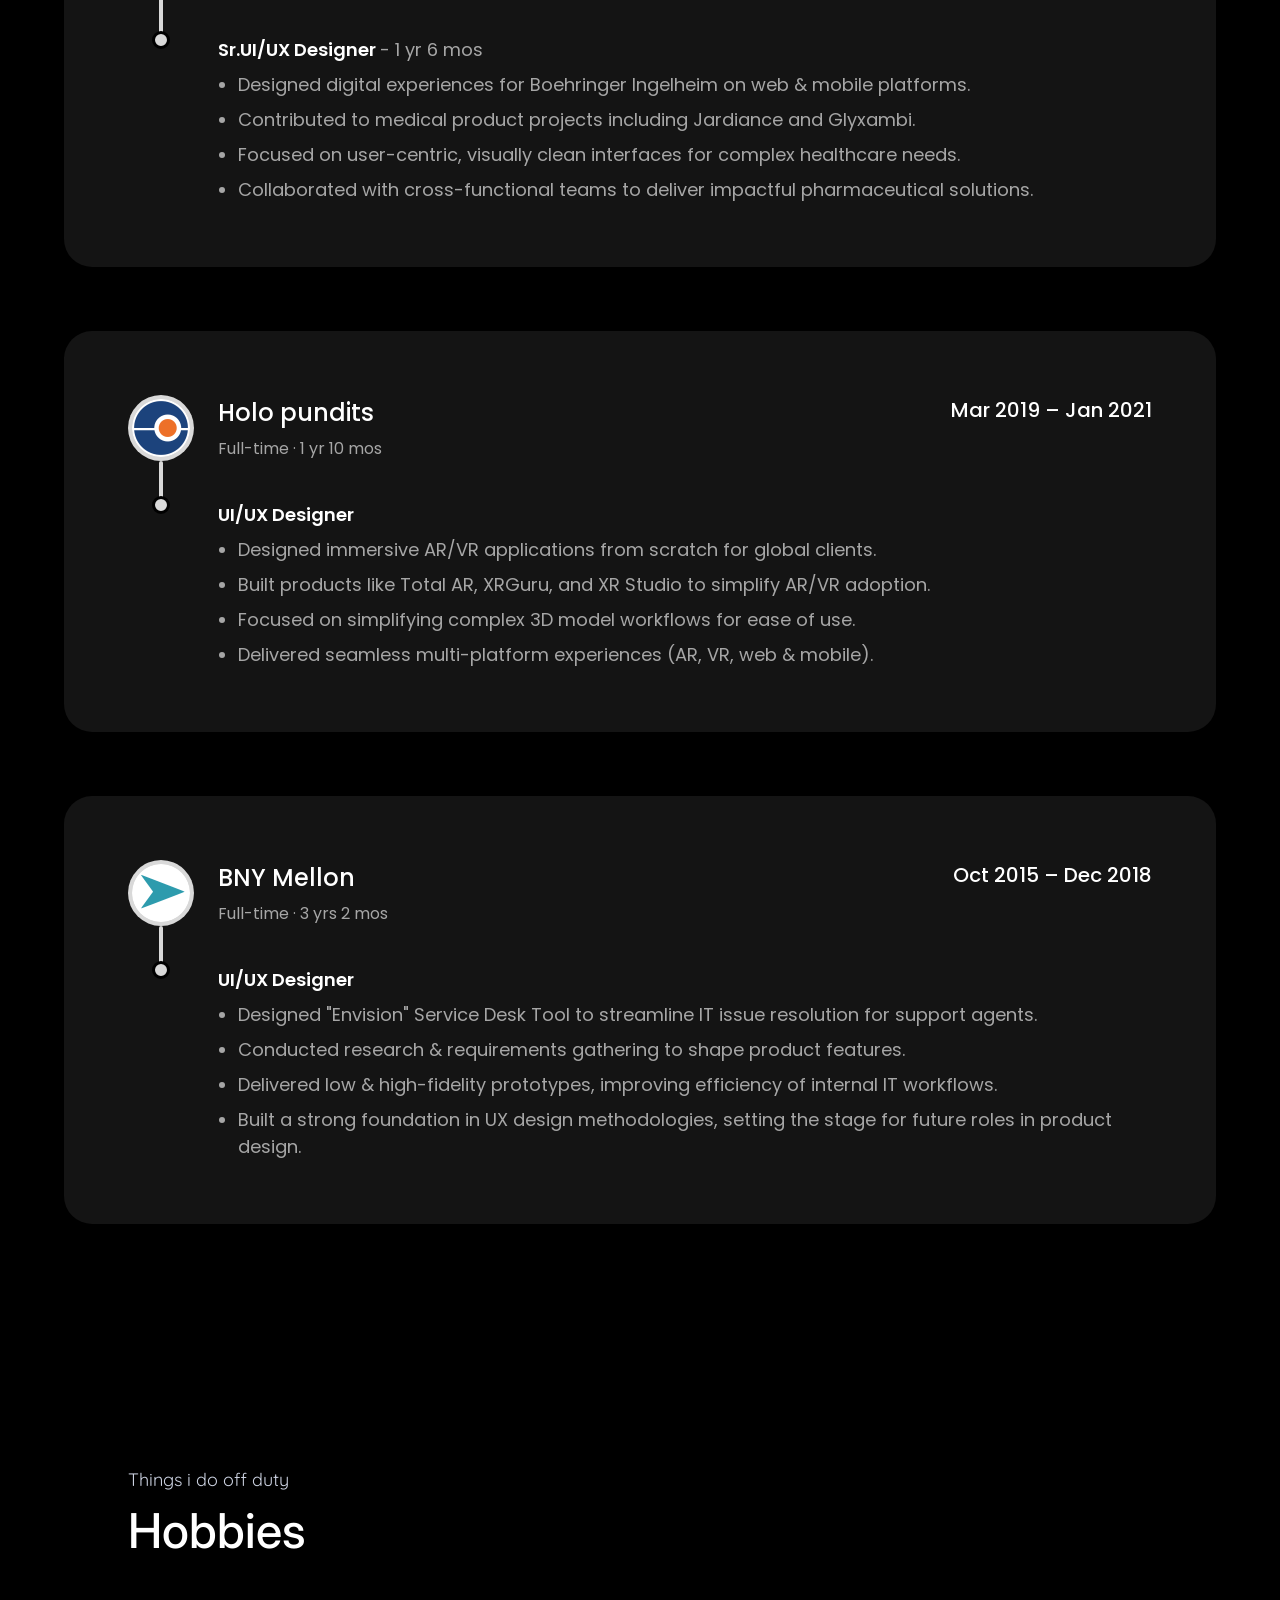
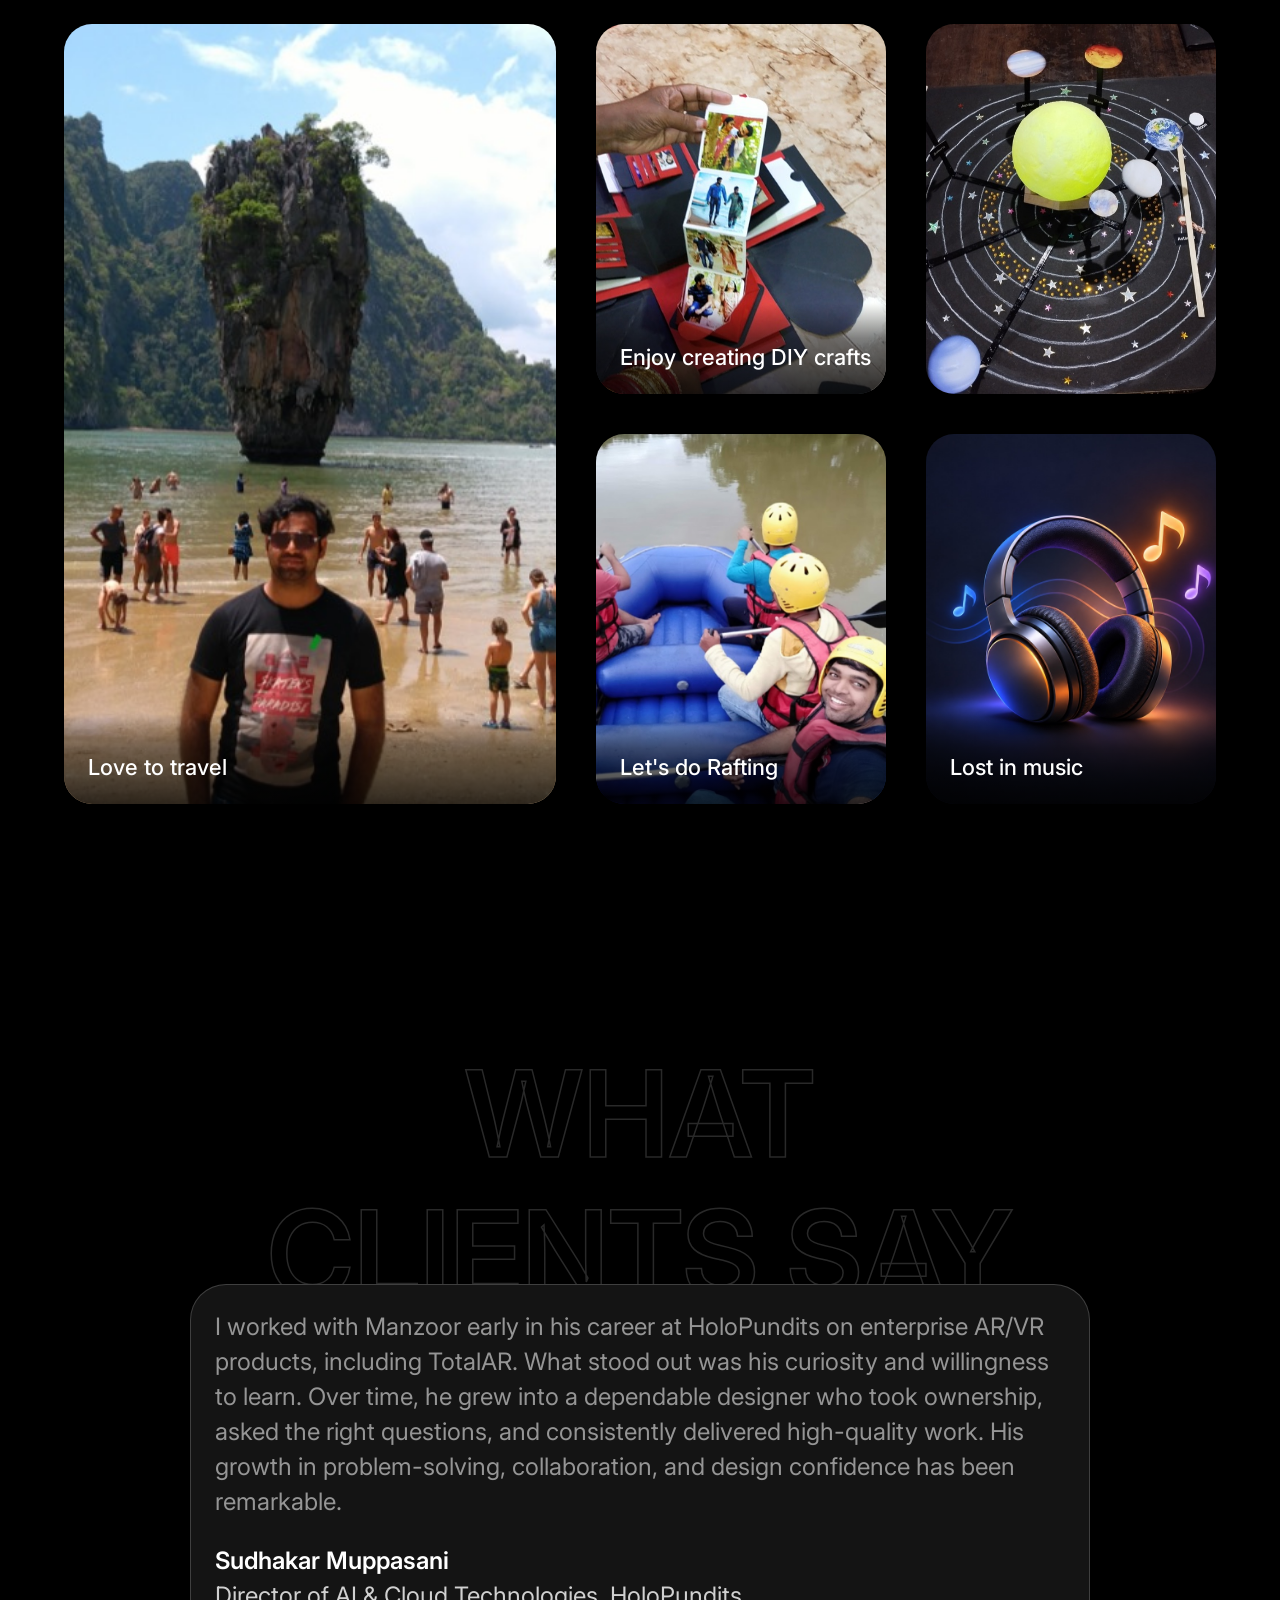
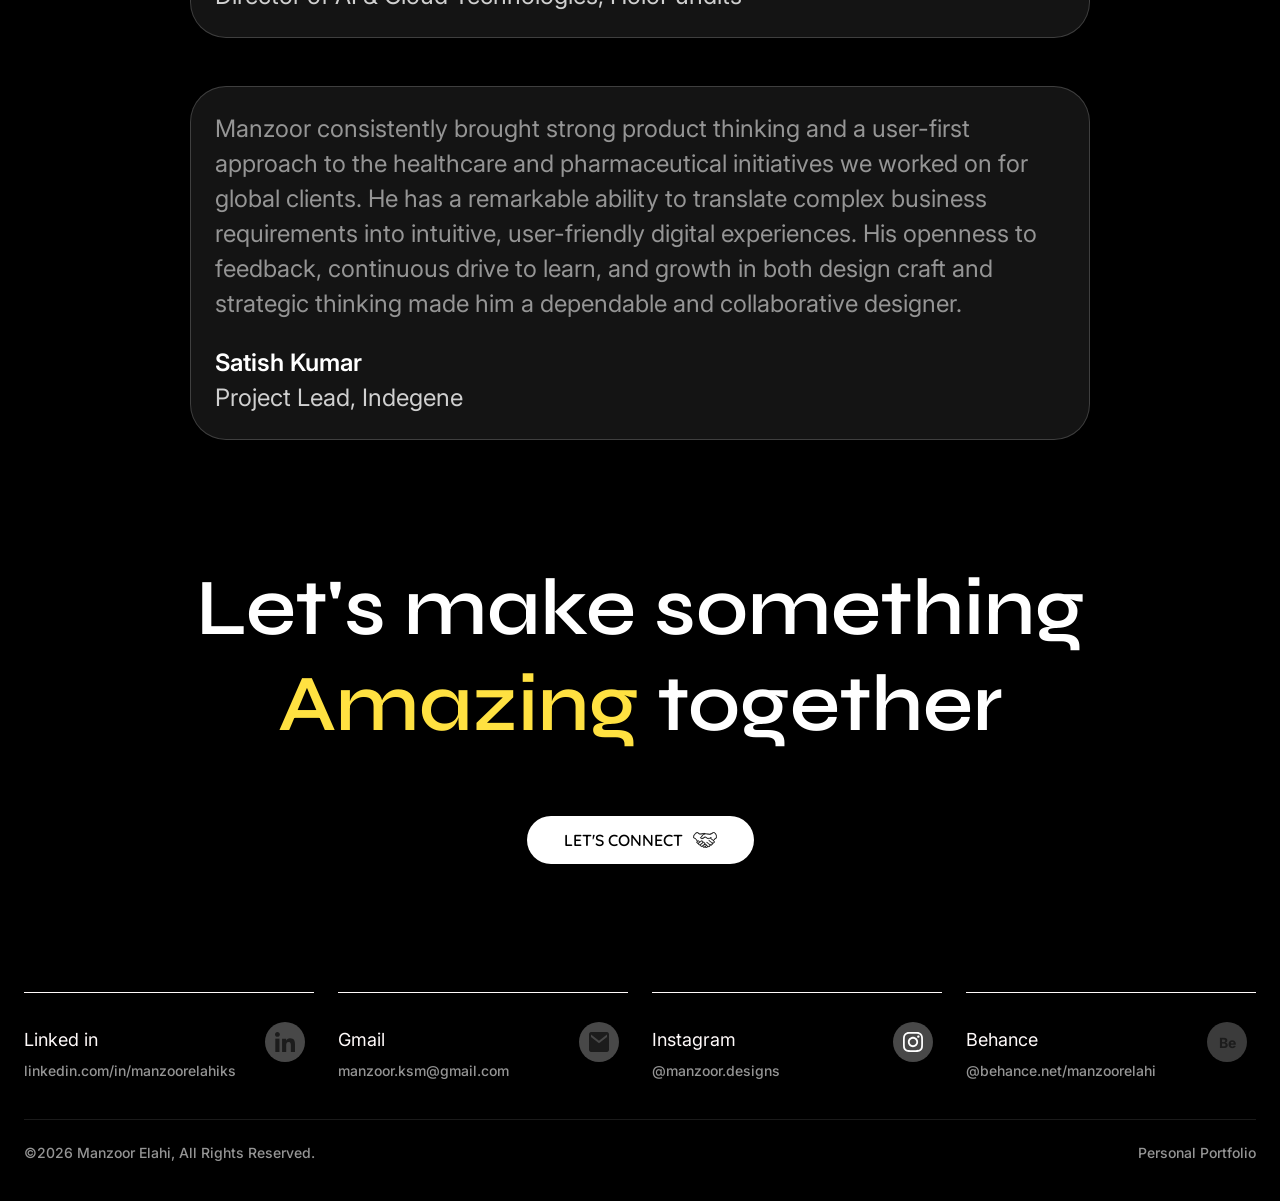
==== commit 379c9f90: "Set CX100 timeline dot to exact -56px per direct visual test; add Hobbies, What Clients Say, CTA, an" ====
--- a/about.html
+++ b/about.html
@@ -240,6 +240,107 @@
       </div>
     </div>
   </section>
+  <section class="hobbies">
+    <div class="section-label">
+      <p class="section-label__eyebrow">Things i do off duty</p>
+      <h2 class="section-label__heading">Hobbies</h2>
+    </div>
+
+    <div class="hobbies-grid">
+      <div class="hobby-card hobby-card--big">
+        <img src="assets/images/hobby-travel.jpg" alt="Love to travel">
+        <div class="hobby-card__overlay"></div>
+        <p class="hobby-card__label">Love to travel</p>
+      </div>
+      <div class="hobby-card hobby-card--diy">
+        <img src="assets/images/hobby-diy.jpg" alt="Enjoy creating DIY crafts">
+        <div class="hobby-card__overlay"></div>
+        <p class="hobby-card__label">Enjoy creating DIY crafts</p>
+      </div>
+      <div class="hobby-card hobby-card--fifth">
+        <img src="assets/images/hobby-fifth.jpg" alt="">
+      </div>
+      <div class="hobby-card hobby-card--rafting">
+        <img src="assets/images/hobby-rafting.jpg" alt="Let's do Rafting">
+        <div class="hobby-card__overlay"></div>
+        <p class="hobby-card__label">Let's do Rafting</p>
+      </div>
+      <div class="hobby-card hobby-card--music">
+        <img src="assets/images/hobby-music.jpg" alt="Lost in music">
+        <div class="hobby-card__overlay"></div>
+        <p class="hobby-card__label">Lost in music</p>
+      </div>
+    </div>
+  </section>
+
+  <section class="testimonials" id="testimonials">
+    <p class="testimonials__watermark">WHAT<br>CLIENTS SAY</p>
+
+    <div class="testimonials__list">
+      <div class="testimonial">
+        <p class="testimonial__quote">I worked with Manzoor early in his career at HoloPundits on enterprise AR/VR products, including TotalAR. What stood out was his curiosity and willingness to learn. Over time, he grew into a dependable designer who took ownership, asked the right questions, and consistently delivered high-quality work. His growth in problem-solving, collaboration, and design confidence has been remarkable.</p>
+        <p class="testimonial__author">Sudhakar Muppasani</p>
+        <p class="testimonial__role">Director of AI &amp; Cloud Technologies, HoloPundits</p>
+      </div>
+
+      <div class="testimonial">
+        <p class="testimonial__quote">Manzoor consistently brought strong product thinking and a user-first approach to the healthcare and pharmaceutical initiatives we worked on for global clients. He has a remarkable ability to translate complex business requirements into intuitive, user-friendly digital experiences. His openness to feedback, continuous drive to learn, and growth in both design craft and strategic thinking made him a dependable and collaborative designer.</p>
+        <p class="testimonial__author">Satish Kumar</p>
+        <p class="testimonial__role">Project Lead, Indegene</p>
+      </div>
+    </div>
+  </section>
+
+  <section class="cta" id="contact">
+    <h2 class="cta__title">
+      Let's make something<br>
+      <span class="cta__title-accent">Amazing</span> together
+    </h2>
+
+    <a href="https://wa.me/919940331279" target="_blank" rel="noopener" class="magic-button magic-button--connect">
+      LET'S CONNECT
+      <img src="assets/icons/cta-arrow.svg" alt="" class="magic-button__icon magic-button__icon--connect">
+    </a>
+  </section>
+
+  <footer class="footer">
+    <div class="footer__row">
+      <div class="footer__col">
+        <span class="footer__label">Linked in</span>
+        <a href="https://www.linkedin.com/in/manzoorelahiks" target="_blank" rel="noopener" class="footer__handle">linkedin.com/in/manzoorelahiks</a>
+        <a href="https://www.linkedin.com/in/manzoorelahiks" target="_blank" rel="noopener" class="footer__icon-btn" aria-label="LinkedIn">
+          <img src="assets/icons/footer-linkedin.svg" alt="">
+        </a>
+      </div>
+
+      <div class="footer__col">
+        <span class="footer__label">Gmail</span>
+        <a href="mailto:manzoor.ksm@gmail.com" class="footer__handle">manzoor.ksm@gmail.com</a>
+        <a href="mailto:manzoor.ksm@gmail.com" class="footer__icon-btn" aria-label="Email">
+          <img src="assets/icons/footer-gmail.svg" alt="">
+        </a>
+      </div>
+
+      <div class="footer__col">
+        <span class="footer__label">Instagram</span>
+        <a href="https://www.instagram.com/manzoor.designs/" target="_blank" rel="noopener" class="footer__handle">@manzoor.designs</a>
+        <a href="https://www.instagram.com/manzoor.designs/" target="_blank" rel="noopener" class="footer__icon-btn" aria-label="Instagram">
+          <img src="assets/icons/instagram.svg" alt="">
+        </a>
+      </div>
+
+      <div class="footer__col">
+        <span class="footer__label">Behance</span>
+        <a href="https://www.behance.net/manzoorelahi" target="_blank" rel="noopener" class="footer__handle">@behance.net/manzoorelahi</a>
+        <a href="https://www.behance.net/manzoorelahi" target="_blank" rel="noopener" class="footer__icon-btn footer__icon-btn--behance" aria-label="Behance">Be</a>
+      </div>
+    </div>
+
+    <div class="footer__bottom">
+      <p>&copy;2026 Manzoor Elahi, All Rights Reserved.</p>
+      <p>Personal Portfolio</p>
+    </div>
+  </footer>
 </main>
 </div>
 
--- a/css/style.css
+++ b/css/style.css
@@ -1245,6 +1245,7 @@
 }
 
 .exp-card__avatar {
+  position: relative;
   width: 66px;
   height: 66px;
   border-radius: 50%;
@@ -1254,6 +1255,32 @@
   flex-shrink: 0;
 }
 
+.exp-card:not(.exp-card--timeline) .exp-card__avatar::after {
+  content: "";
+  position: absolute;
+  left: 50%;
+  top: 100%;
+  transform: translateX(-50%);
+  width: 4px;
+  height: 44px;
+  background: #d9d9d9;
+  border-radius: 14px;
+}
+
+.exp-card:not(.exp-card--timeline) .exp-card__avatar::before {
+  content: "";
+  position: absolute;
+  left: 50%;
+  top: calc(100% + 44px);
+  transform: translate(-50%, -50%);
+  width: 12px;
+  height: 12px;
+  border-radius: 50%;
+  background: #d9d9d9;
+  border: 3px solid #000000;
+  z-index: 1;
+}
+
 .exp-card__avatar img {
   width: 100%;
   height: 100%;
@@ -1347,7 +1374,7 @@
 .exp-card--timeline .exp-card__roles::before {
   content: "";
   position: absolute;
-  left: -57px;
+  left: -59px;
   top: 8px;
   bottom: 8px;
   width: 4px;
@@ -1358,13 +1385,86 @@
 .exp-card--timeline .exp-role::before {
   content: "";
   position: absolute;
-  left: -61px;
+  left: -56px;
   top: 4px;
   width: 12px;
   height: 12px;
   border-radius: 50%;
   background: #d9d9d9;
   border: 3px solid #000000;
+}
+
+/* ---------- Hobbies ---------- */
+
+.hobbies {
+  margin-top: 120px;
+  padding: 0 64px 120px;
+}
+
+.hobbies-grid {
+  display: grid;
+  grid-template-columns: 492px 1fr 1fr;
+  grid-template-rows: 1fr 1fr;
+  gap: 40px;
+  max-width: 1312px;
+  height: 780px;
+  margin: 0 auto;
+}
+
+.hobby-card {
+  position: relative;
+  border-radius: 28px;
+  overflow: hidden;
+}
+
+.hobby-card img {
+  width: 100%;
+  height: 100%;
+  object-fit: cover;
+}
+
+.hobby-card__overlay {
+  position: absolute;
+  left: 0;
+  right: 0;
+  bottom: 0;
+  height: 91px;
+  background: linear-gradient(to bottom, rgba(0, 0, 0, 0) 0%, rgba(0, 0, 0, 0.5) 39%, rgba(0, 0, 0, 0.8) 100%);
+}
+
+.hobby-card__label {
+  position: absolute;
+  left: 24px;
+  bottom: 24px;
+  font-family: var(--font-alt);
+  font-weight: 500;
+  font-size: 22px;
+  color: var(--color-white);
+}
+
+.hobby-card--big {
+  grid-column: 1;
+  grid-row: 1 / span 2;
+}
+
+.hobby-card--diy {
+  grid-column: 2;
+  grid-row: 1;
+}
+
+.hobby-card--fifth {
+  grid-column: 3;
+  grid-row: 1;
+}
+
+.hobby-card--rafting {
+  grid-column: 2;
+  grid-row: 2;
+}
+
+.hobby-card--music {
+  grid-column: 3;
+  grid-row: 2;
 }
 
 /* ---------- Responsive ---------- */
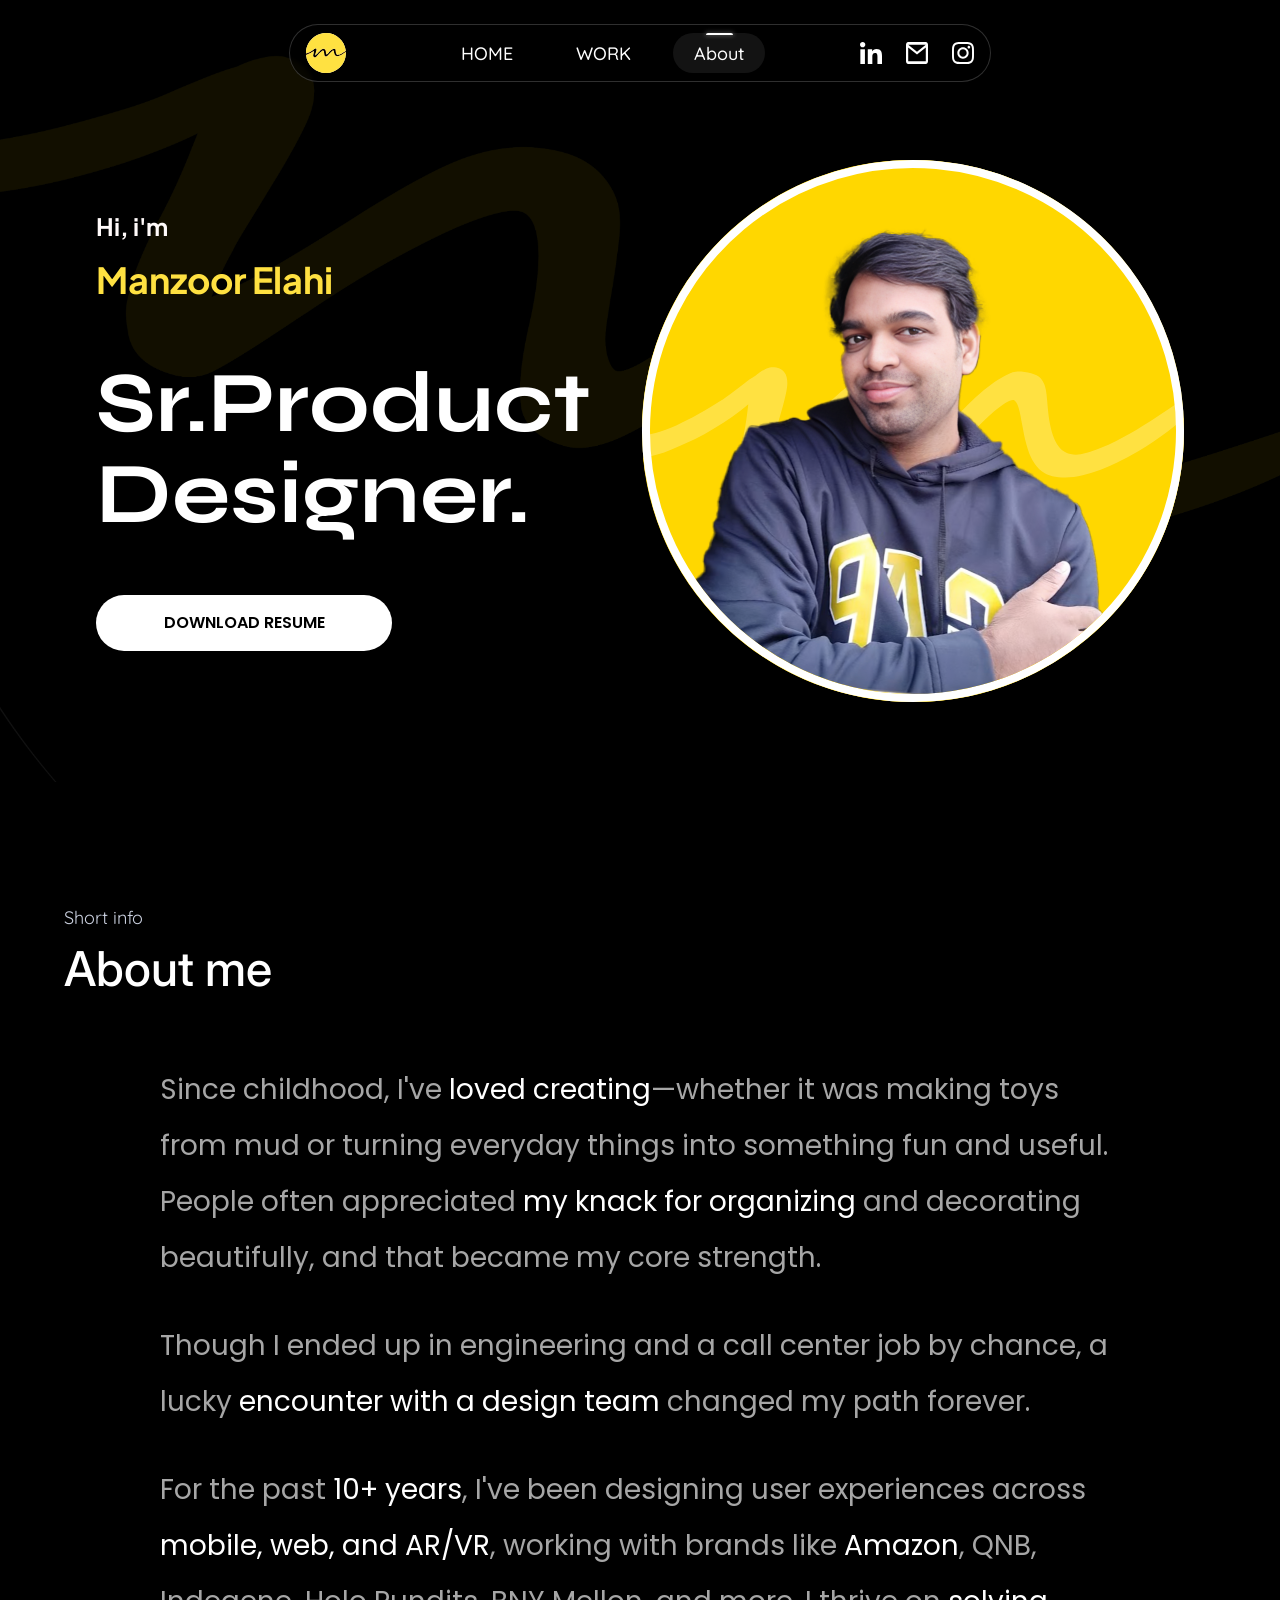
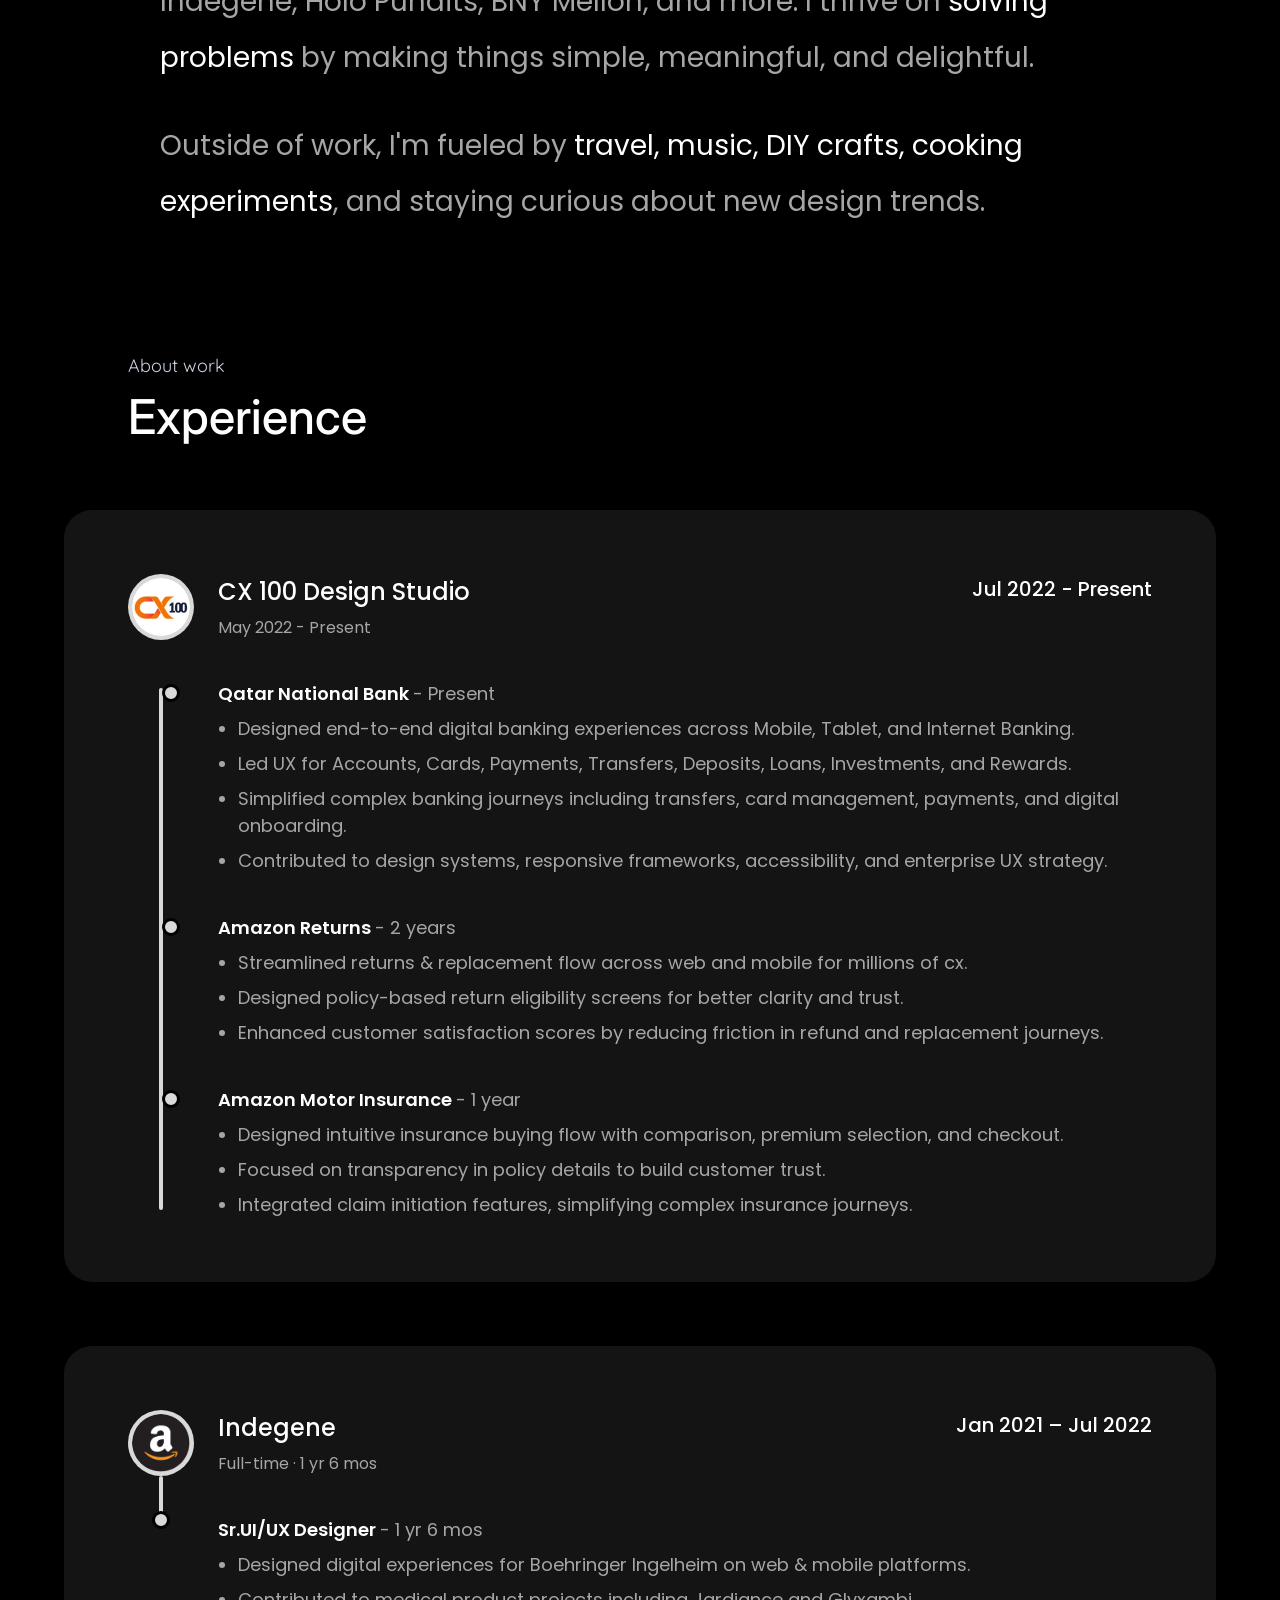
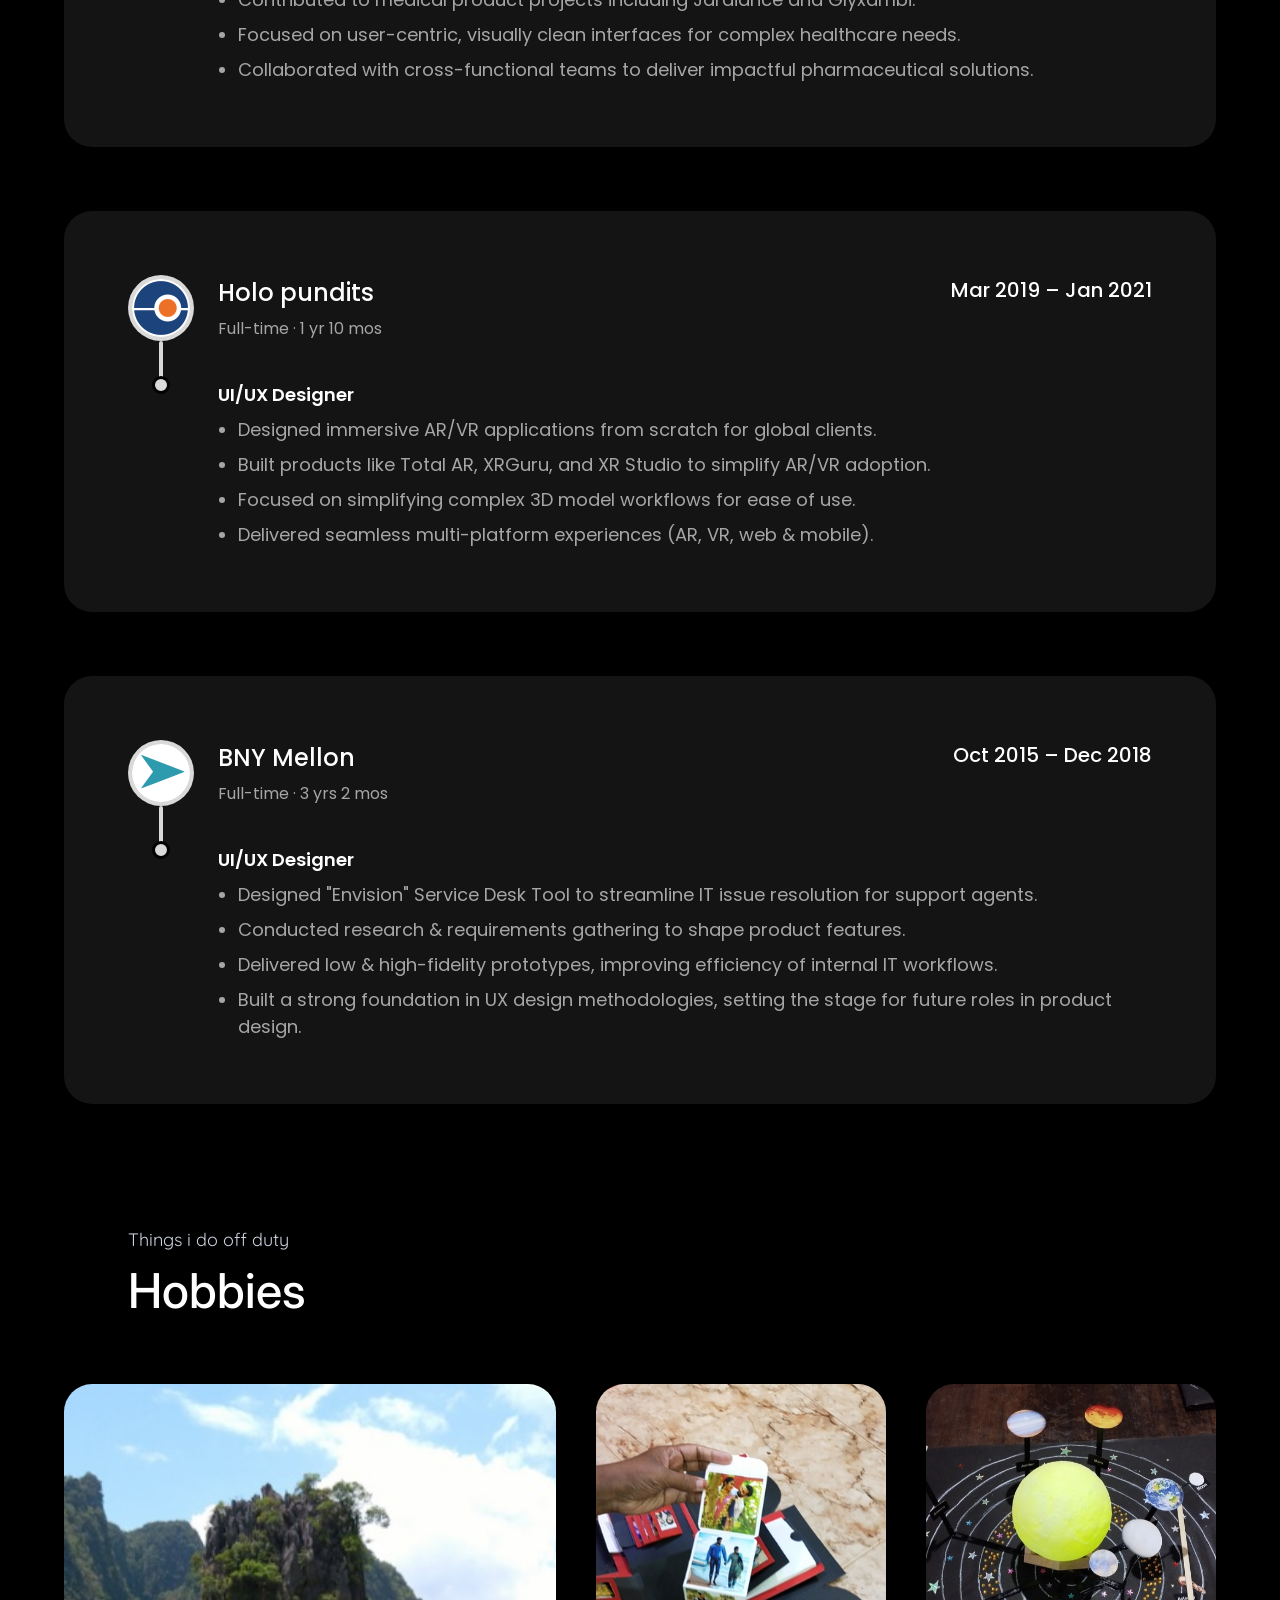
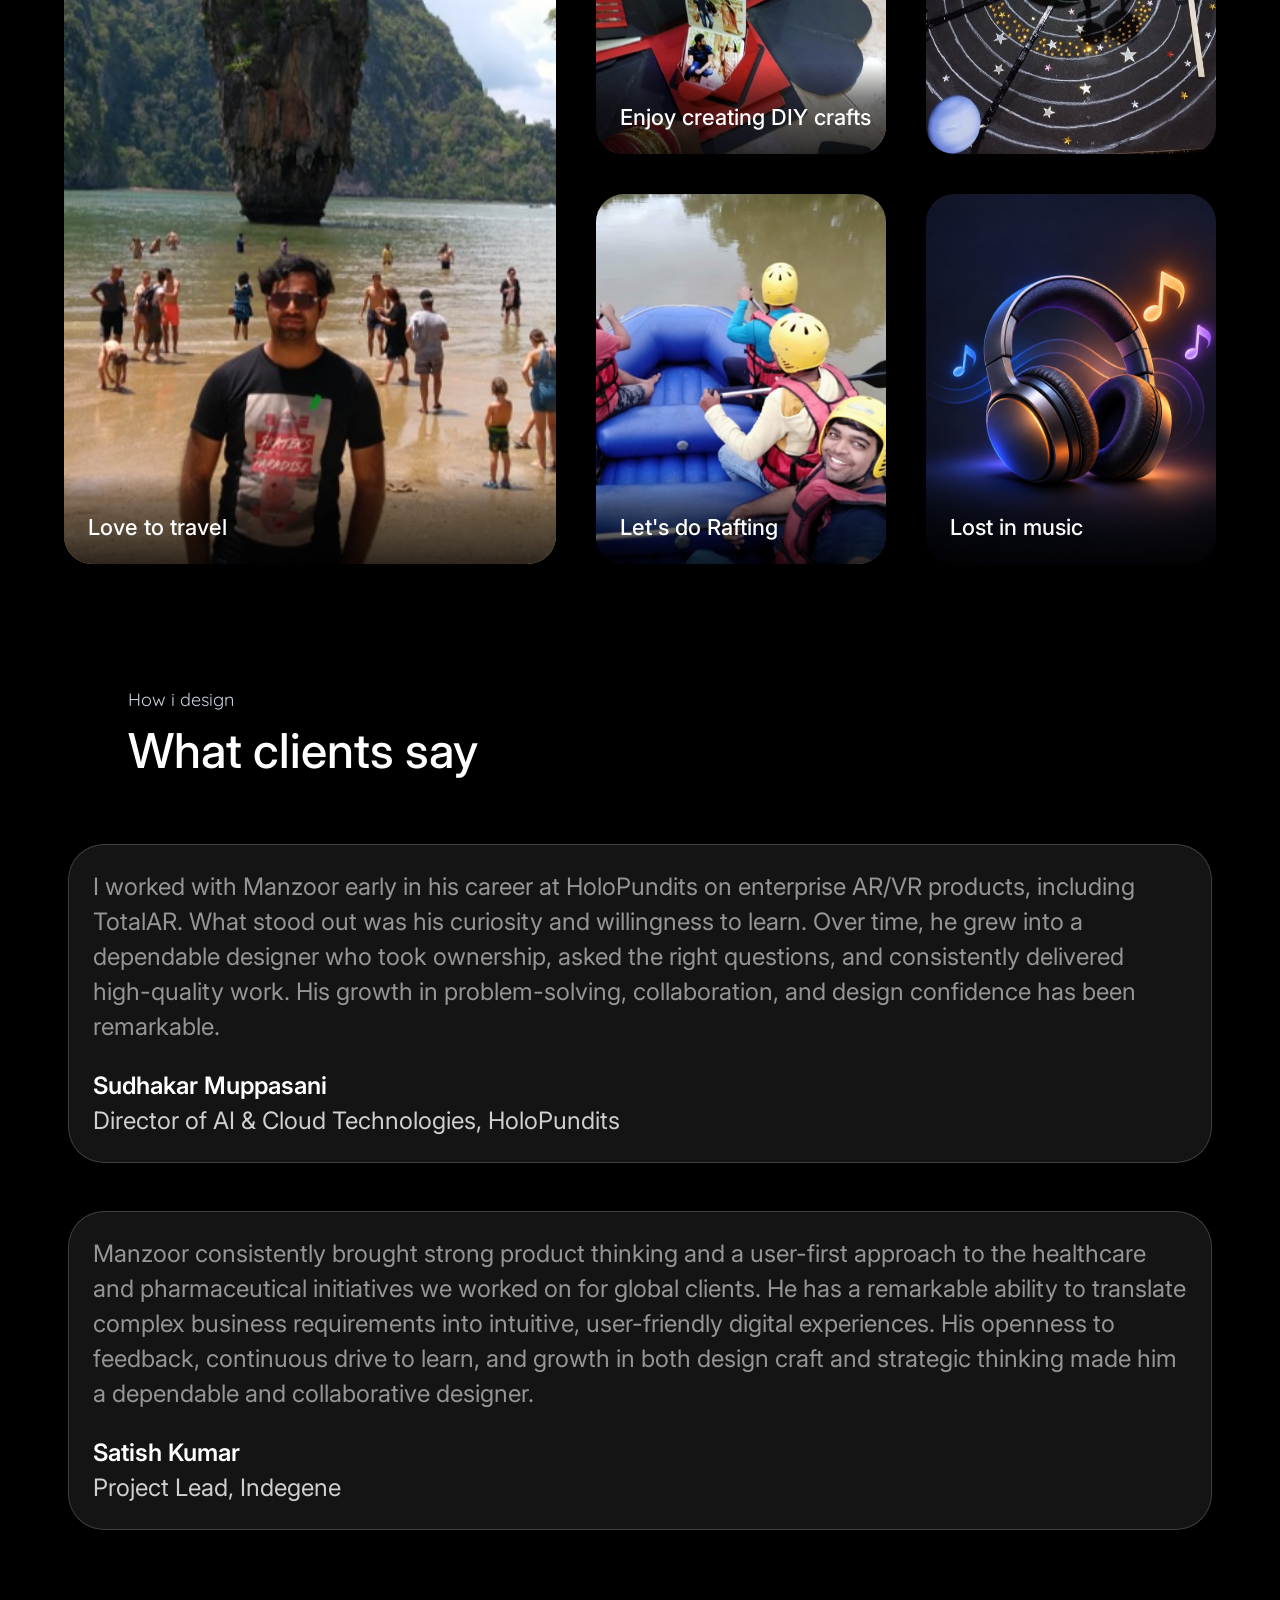
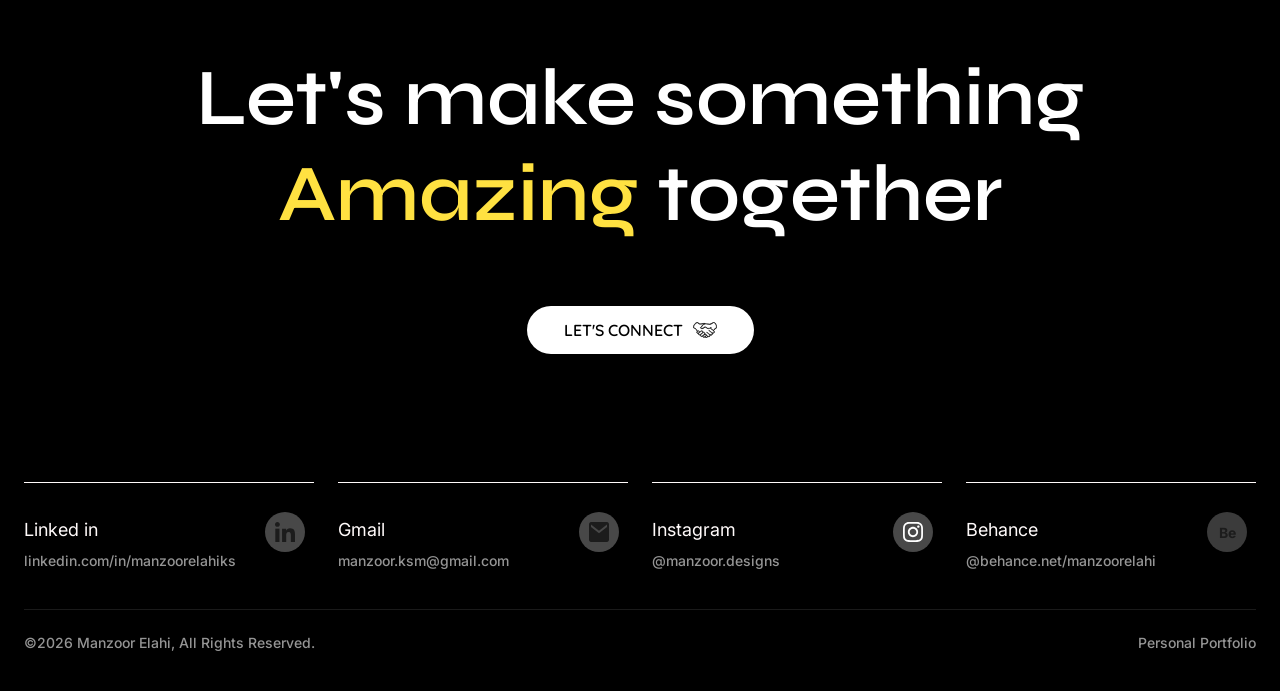
==== commit d3ae6662: "Fix doubled section spacing (was 240px, now 120px) and replace testimonials watermark with proper se" ====
--- a/about.html
+++ b/about.html
@@ -273,8 +273,11 @@
     </div>
   </section>
 
-  <section class="testimonials" id="testimonials">
-    <p class="testimonials__watermark">WHAT<br>CLIENTS SAY</p>
+  <section class="testimonials testimonials--plain" id="testimonials">
+    <div class="section-label">
+      <p class="section-label__eyebrow">How i design</p>
+      <h2 class="section-label__heading">What clients say</h2>
+    </div>
 
     <div class="testimonials__list">
       <div class="testimonial">
--- a/css/style.css
+++ b/css/style.css
@@ -861,6 +861,11 @@
   margin-top: 120px;
   padding: 0 190px;
   overflow: hidden;
+}
+
+.testimonials--plain {
+  padding: 0 64px;
+  overflow: visible;
 }
 
 .testimonials__watermark {
@@ -1164,7 +1169,6 @@
 
 .about-me {
   margin-top: 120px;
-  padding-bottom: 120px;
 }
 
 .section-label {
@@ -1214,7 +1218,7 @@
 
 .experience {
   margin-top: 120px;
-  padding: 0 64px 120px;
+  padding: 0 64px;
 }
 
 .exp-list {
@@ -1398,7 +1402,7 @@
 
 .hobbies {
   margin-top: 120px;
-  padding: 0 64px 120px;
+  padding: 0 64px;
 }
 
 .hobbies-grid {
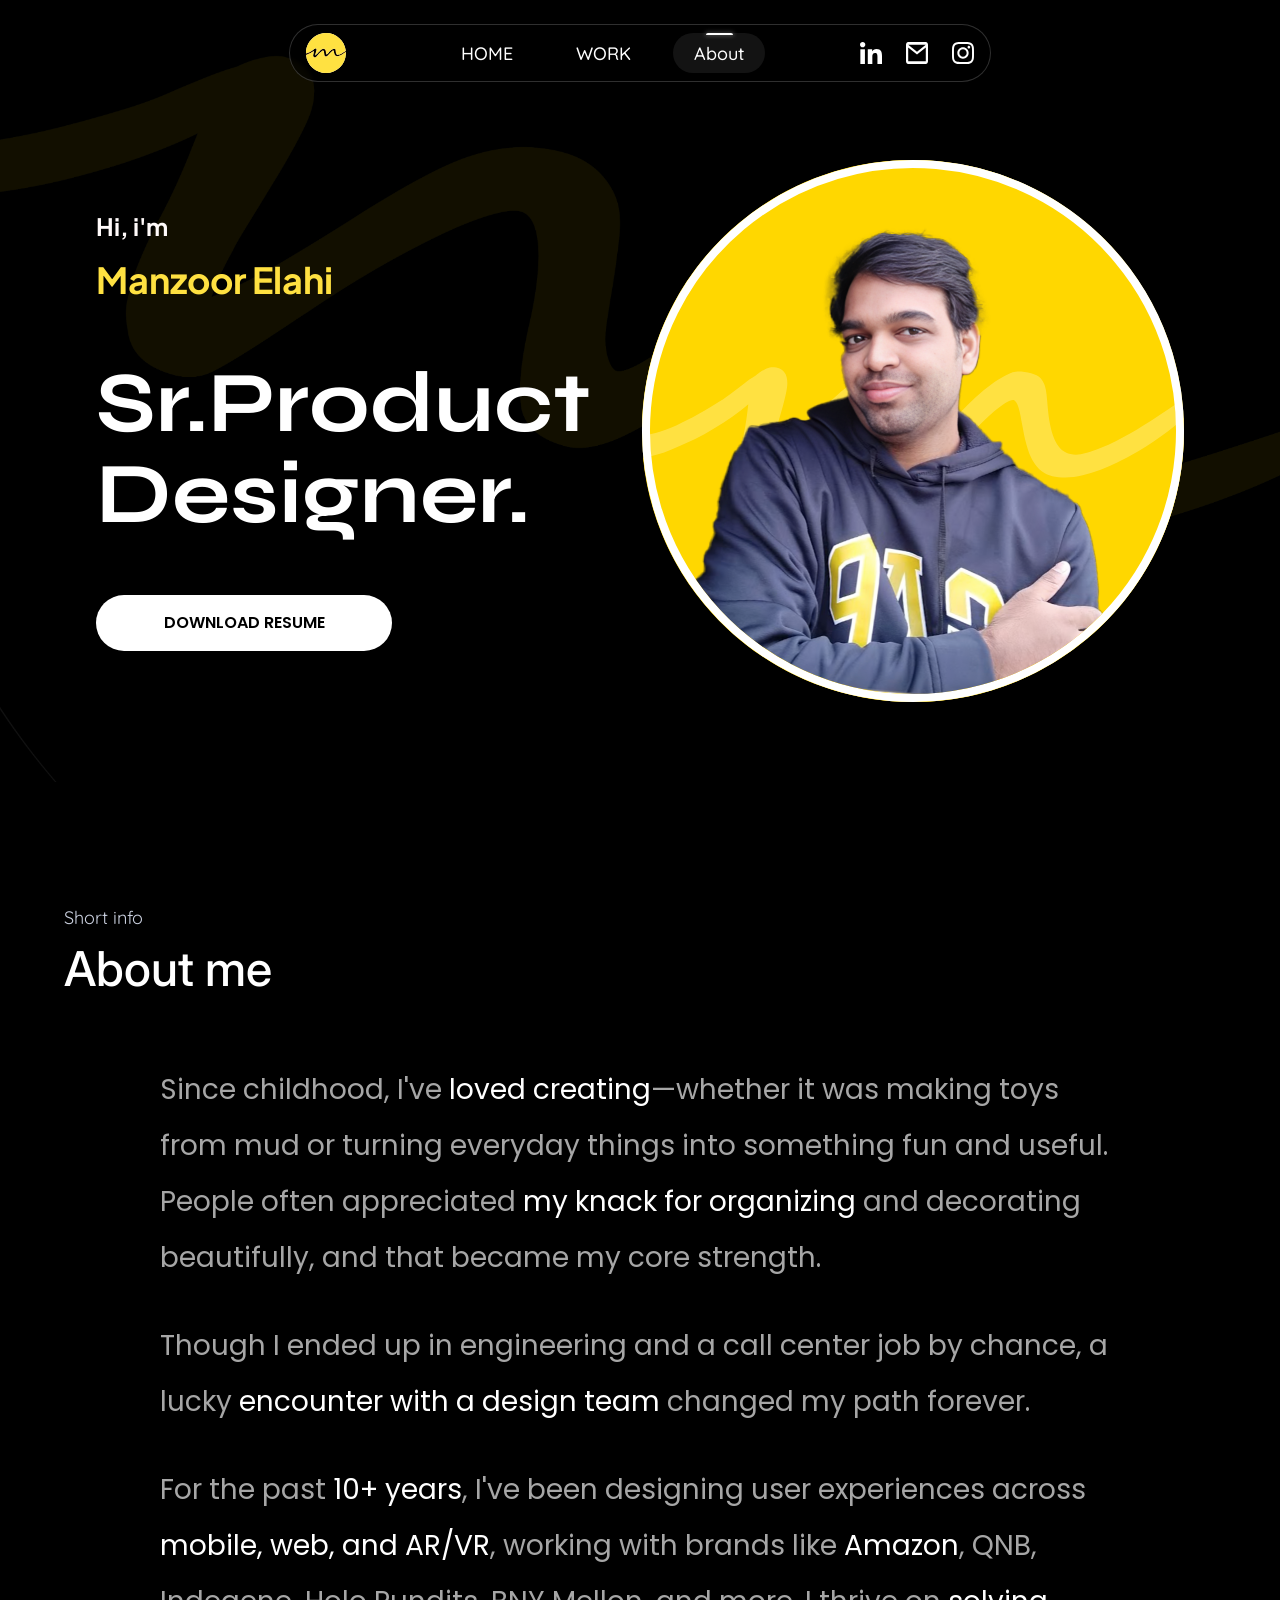
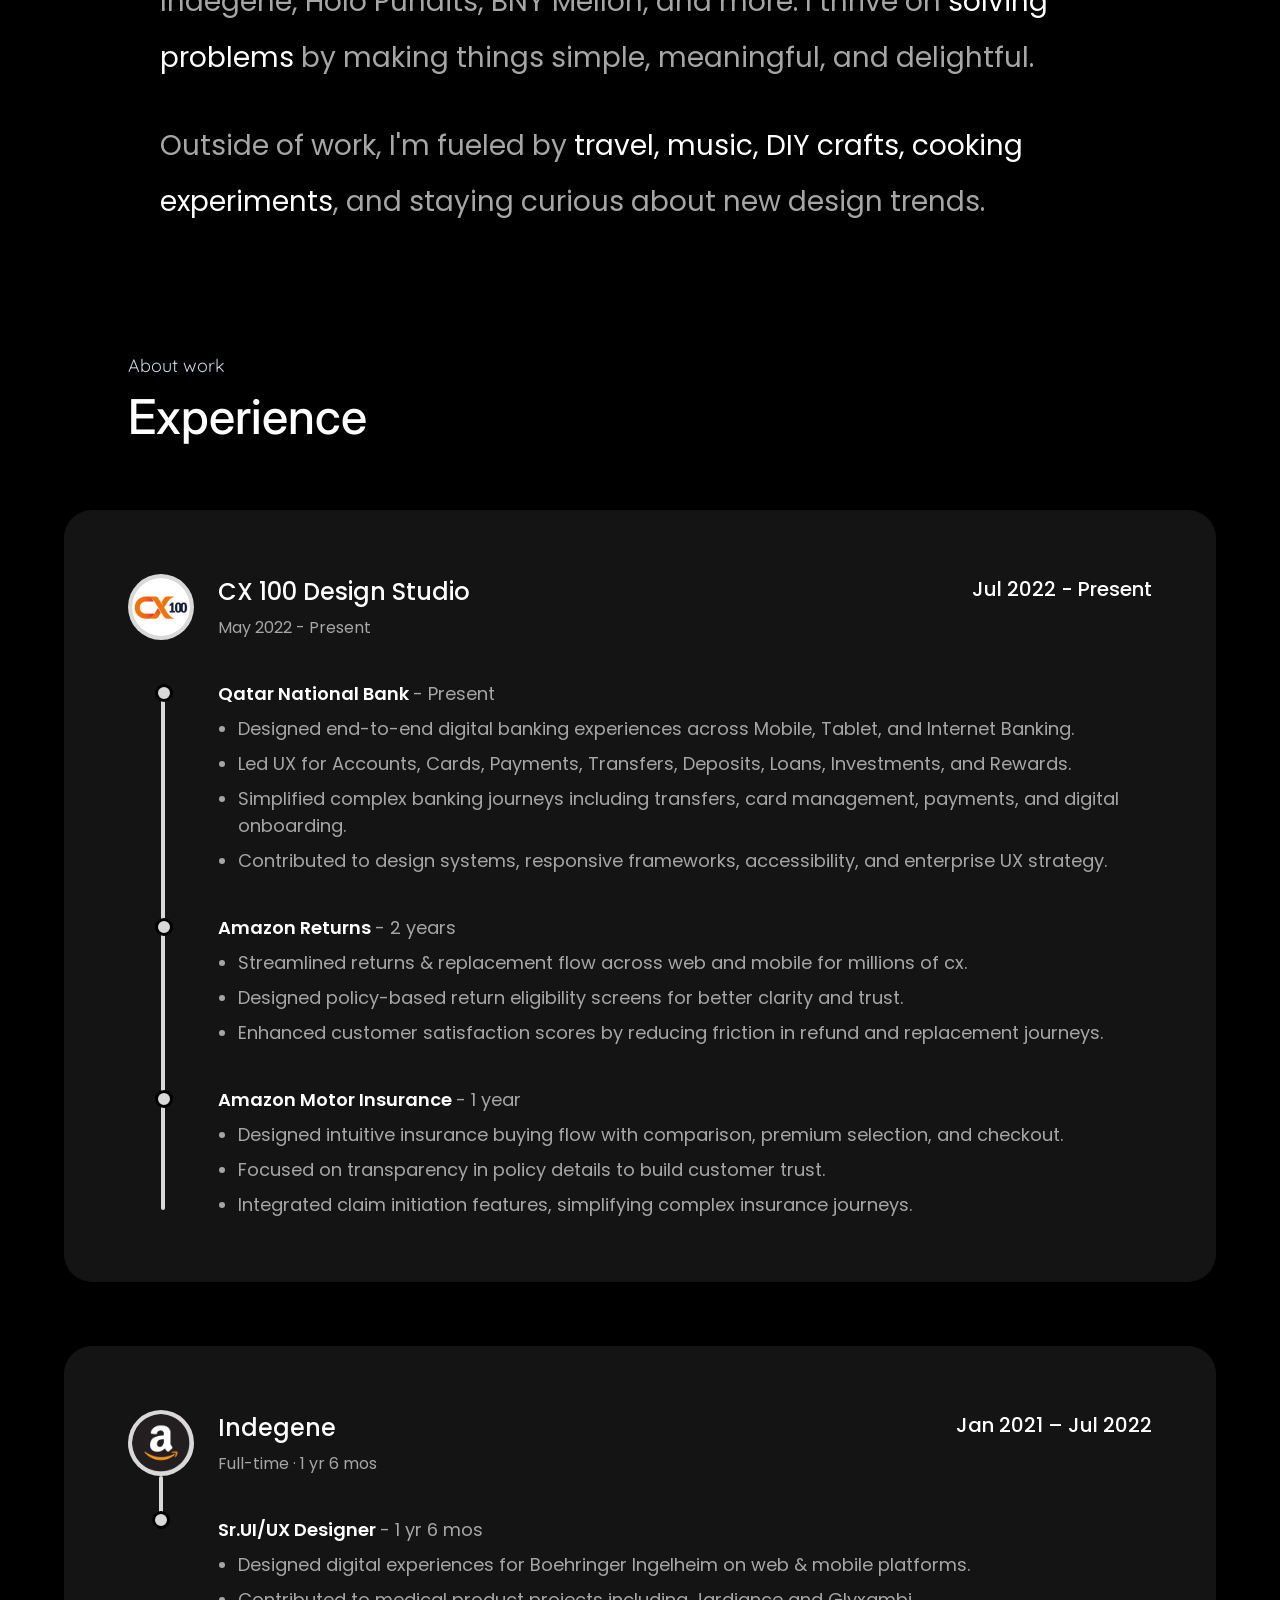
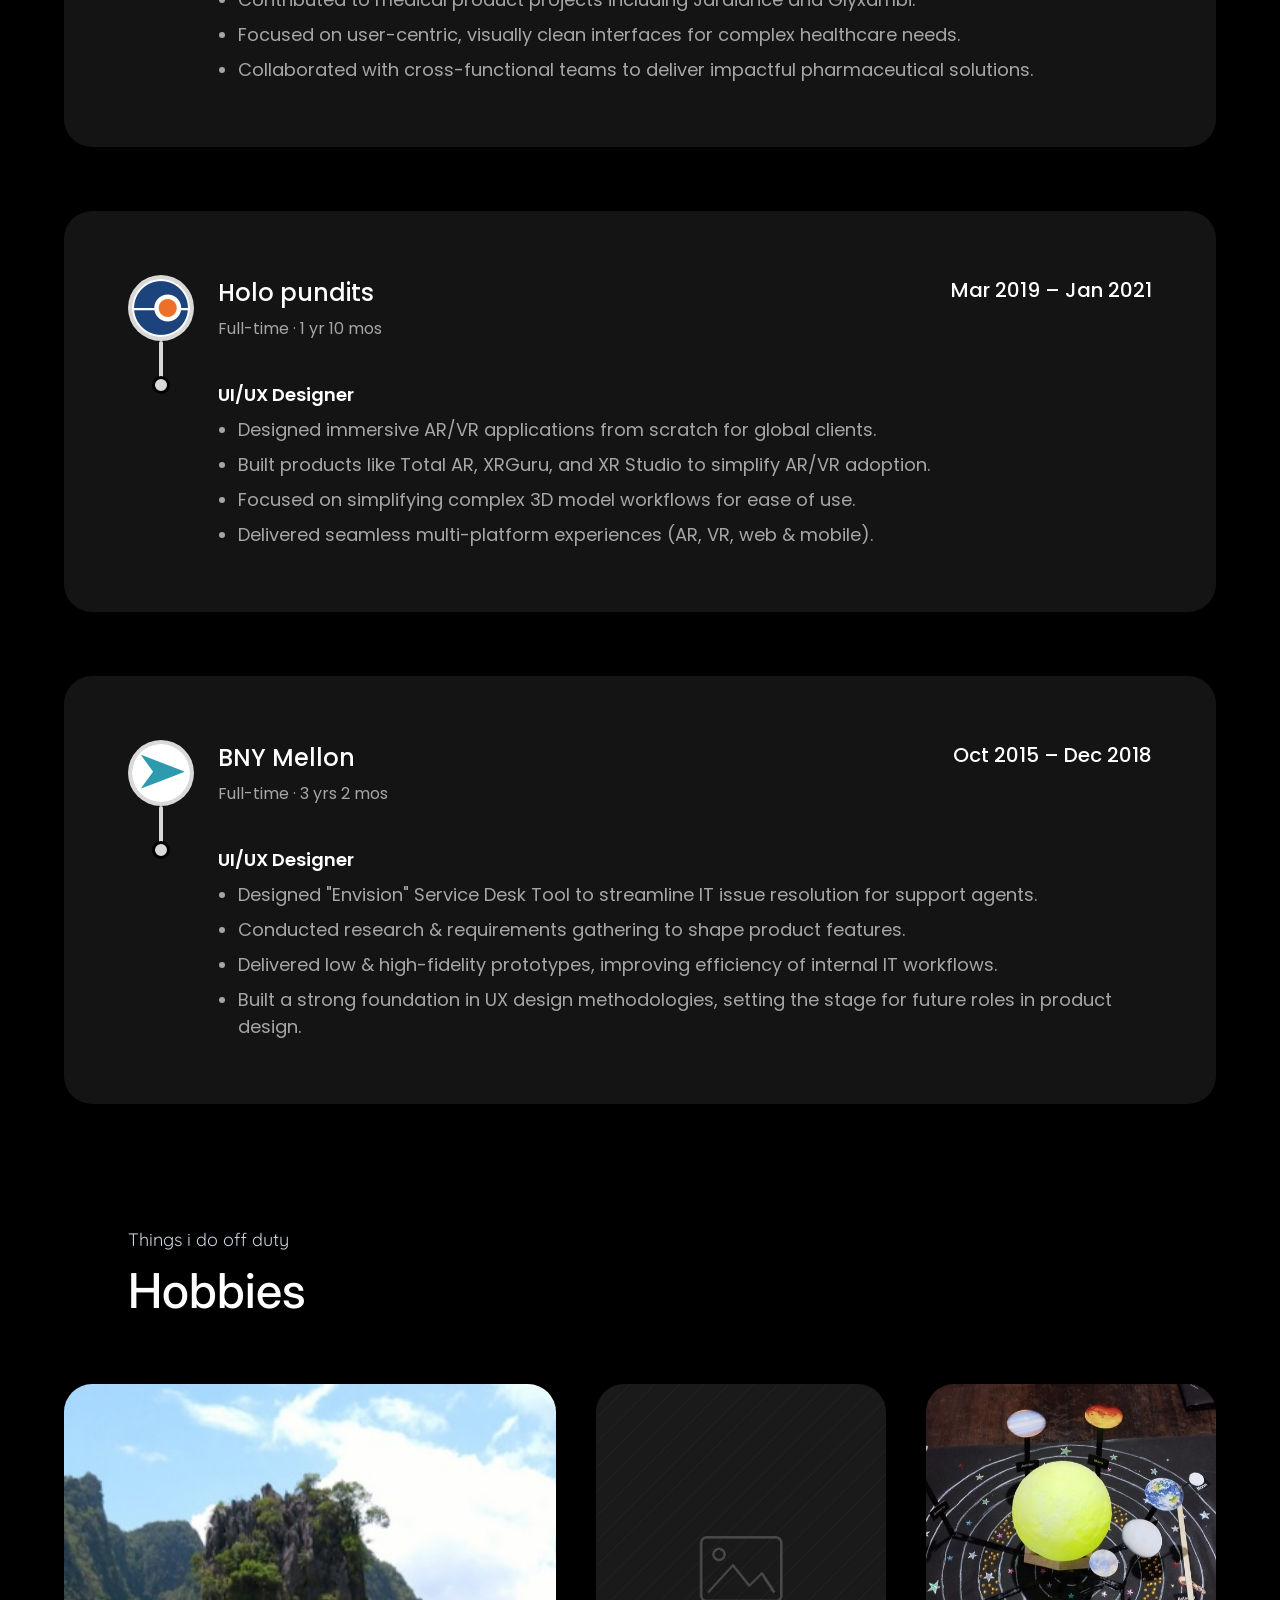
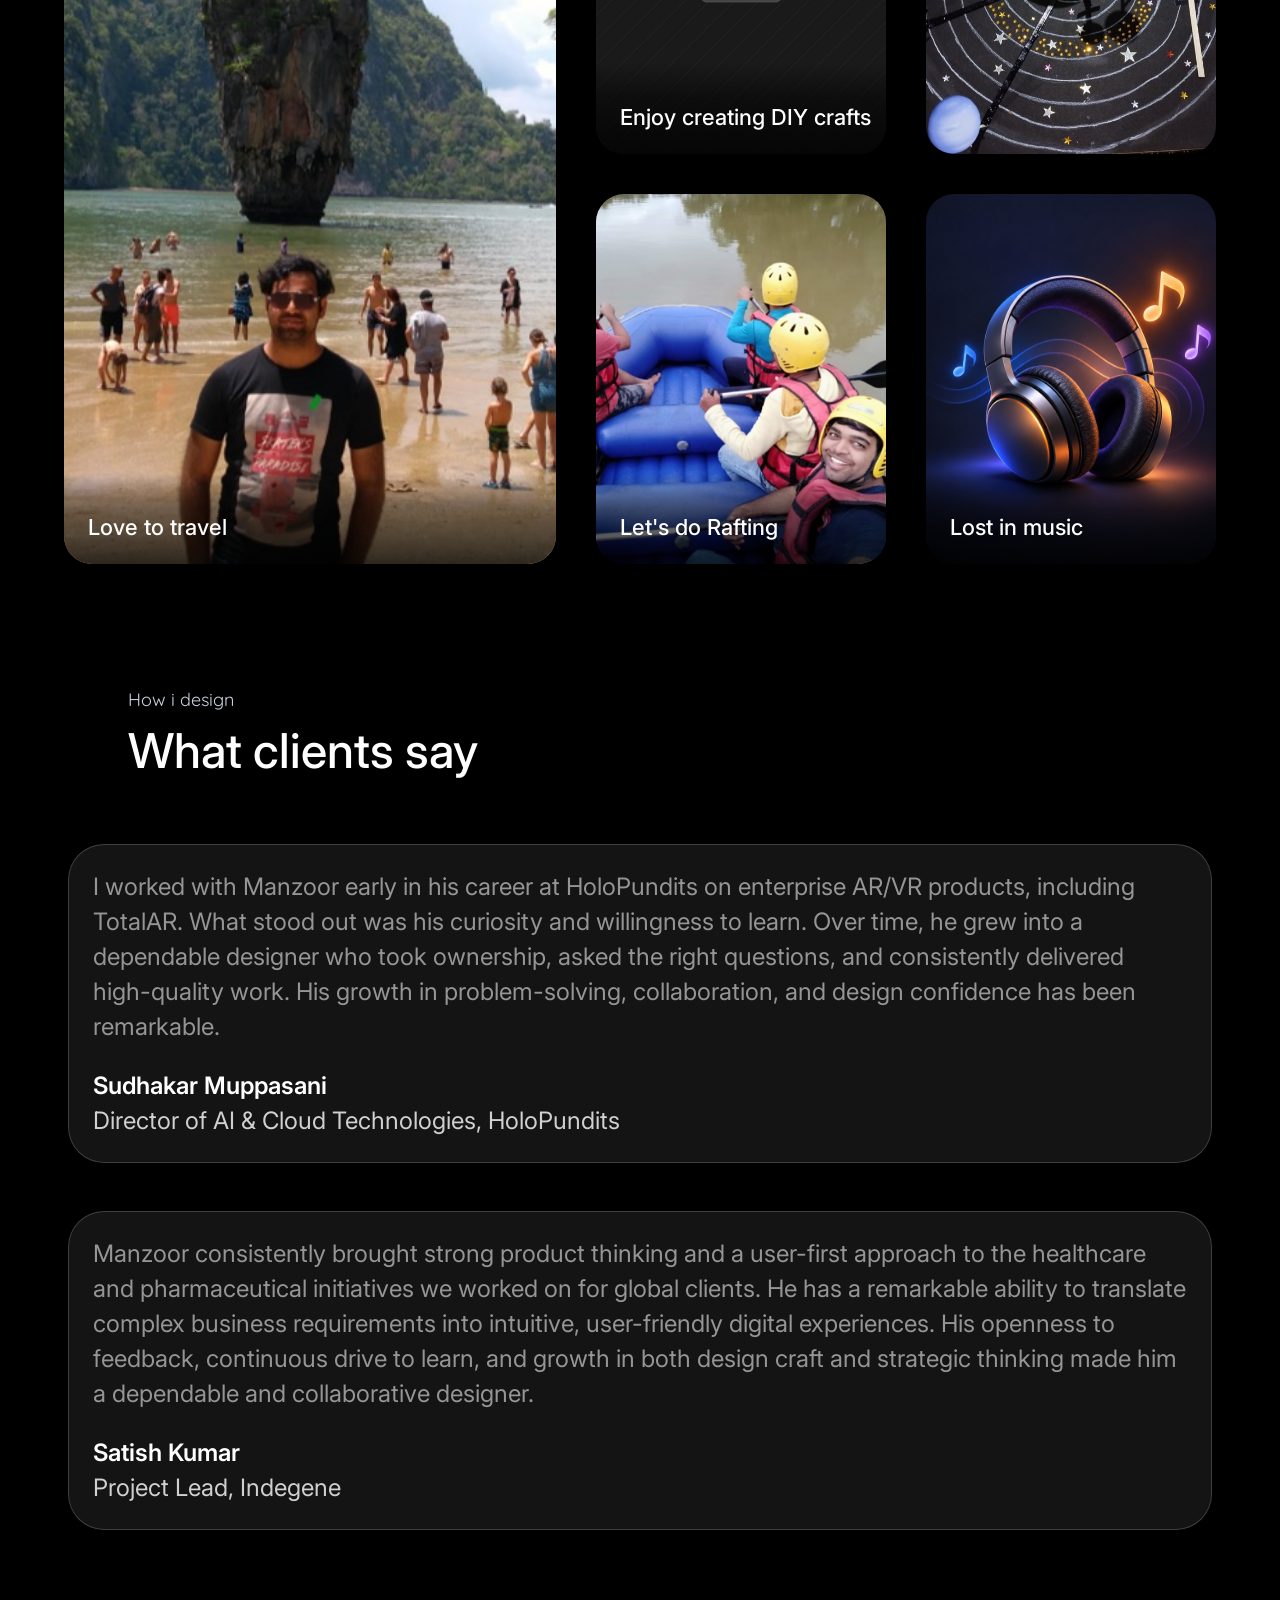
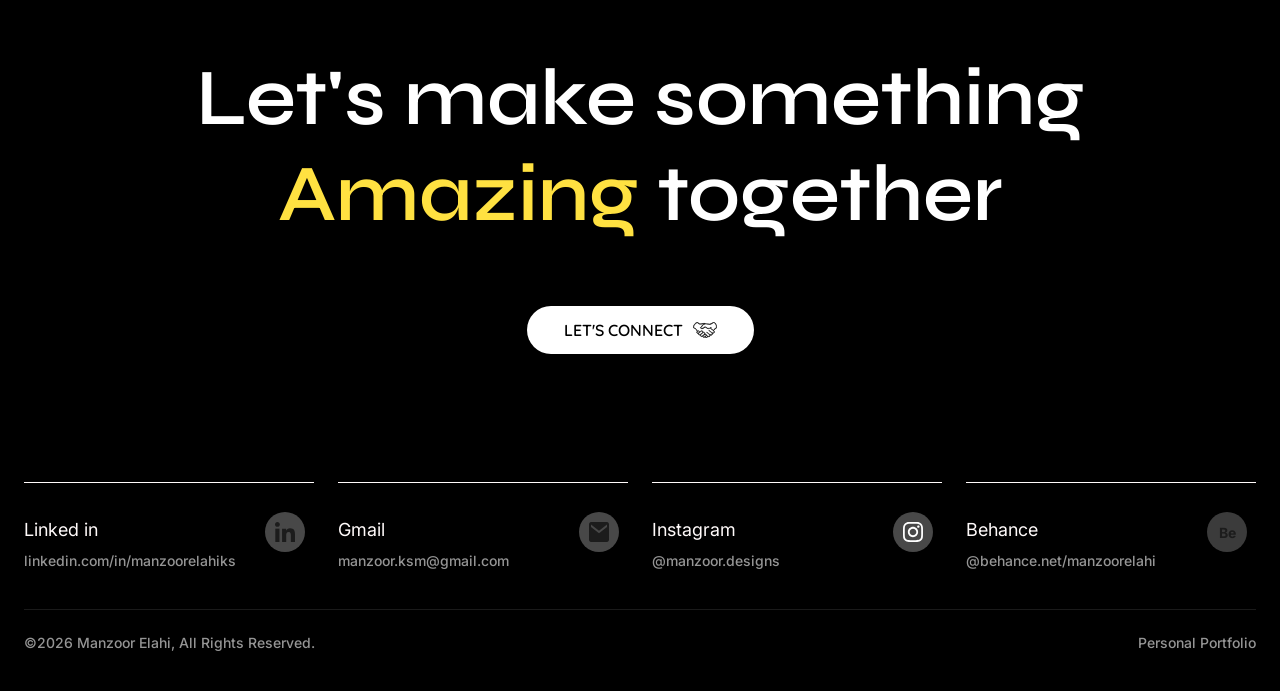
==== commit a2dd701e: "Add scroll-to-top button (matching Figma) on both home and about pages, appears after scrolling past" ====
--- a/about.html
+++ b/about.html
@@ -345,7 +345,12 @@
     </div>
   </footer>
 </main>
+
+<a href="#" class="scroll-top" aria-label="Scroll to top">
+  <img src="assets/icons/scroll-top-arrow.svg" alt="">
+</a>
 </div>
 
+<script src="js/scroll-top.js"></script>
 </body>
 </html>
--- a/css/style.css
+++ b/css/style.css
@@ -1378,7 +1378,7 @@
 .exp-card--timeline .exp-card__roles::before {
   content: "";
   position: absolute;
-  left: -59px;
+  left: -57px;
   top: 8px;
   bottom: 8px;
   width: 4px;
@@ -1389,7 +1389,7 @@
 .exp-card--timeline .exp-role::before {
   content: "";
   position: absolute;
-  left: -56px;
+  left: -63px;
   top: 4px;
   width: 12px;
   height: 12px;
@@ -1469,6 +1469,43 @@
 .hobby-card--music {
   grid-column: 3;
   grid-row: 2;
+}
+
+/* ---------- Scroll to top ---------- */
+
+.scroll-top {
+  position: fixed;
+  right: 32px;
+  bottom: 32px;
+  width: 56px;
+  height: 56px;
+  border-radius: 50%;
+  background: #141414;
+  border: 1px solid rgba(234, 234, 234, 0.2);
+  display: flex;
+  align-items: center;
+  justify-content: center;
+  z-index: 90;
+  opacity: 0;
+  visibility: hidden;
+  transform: translateY(10px);
+  transition: opacity 0.3s ease, transform 0.3s ease, visibility 0.3s, border-color 0.2s ease;
+}
+
+.scroll-top.is-visible {
+  opacity: 1;
+  visibility: visible;
+  transform: translateY(0);
+}
+
+.scroll-top:hover {
+  border-color: var(--color-accent);
+  transform: translateY(-3px);
+}
+
+.scroll-top img {
+  width: 22px;
+  height: 22px;
 }
 
 /* ---------- Responsive ---------- */
